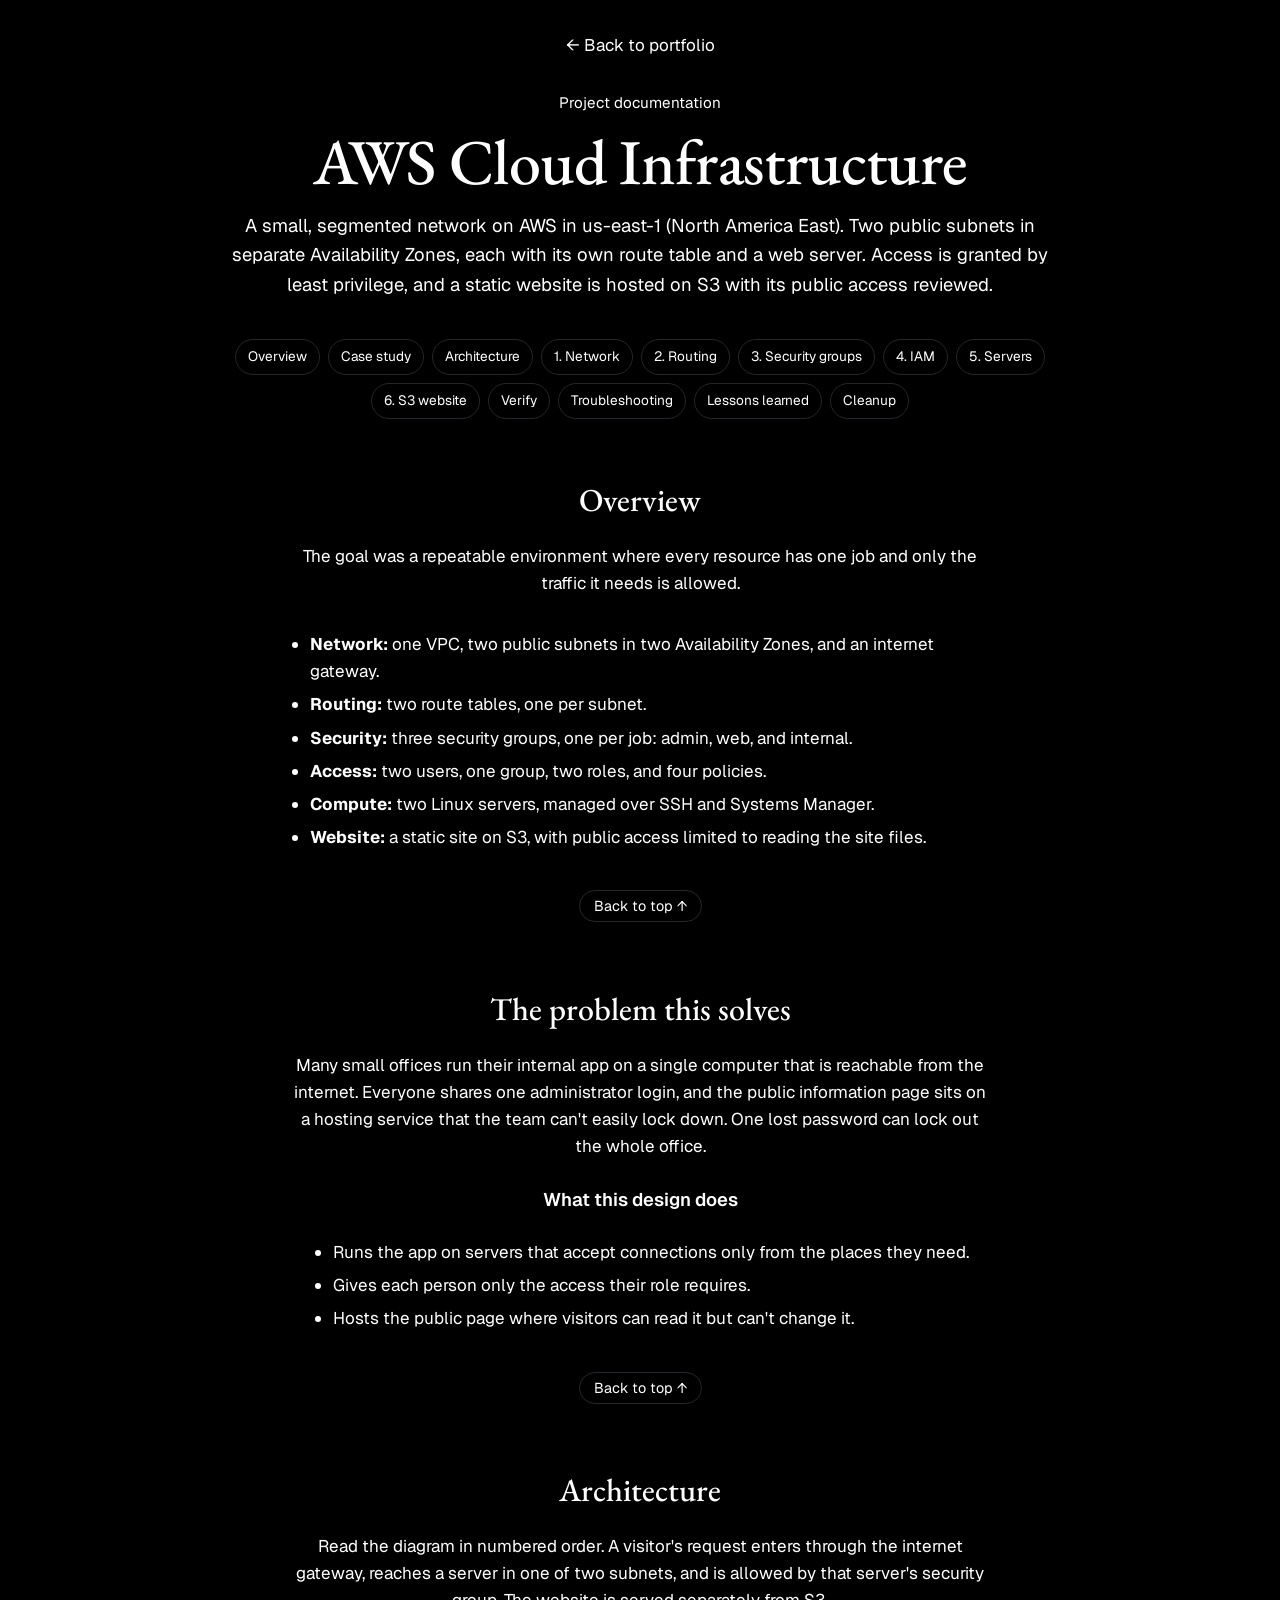
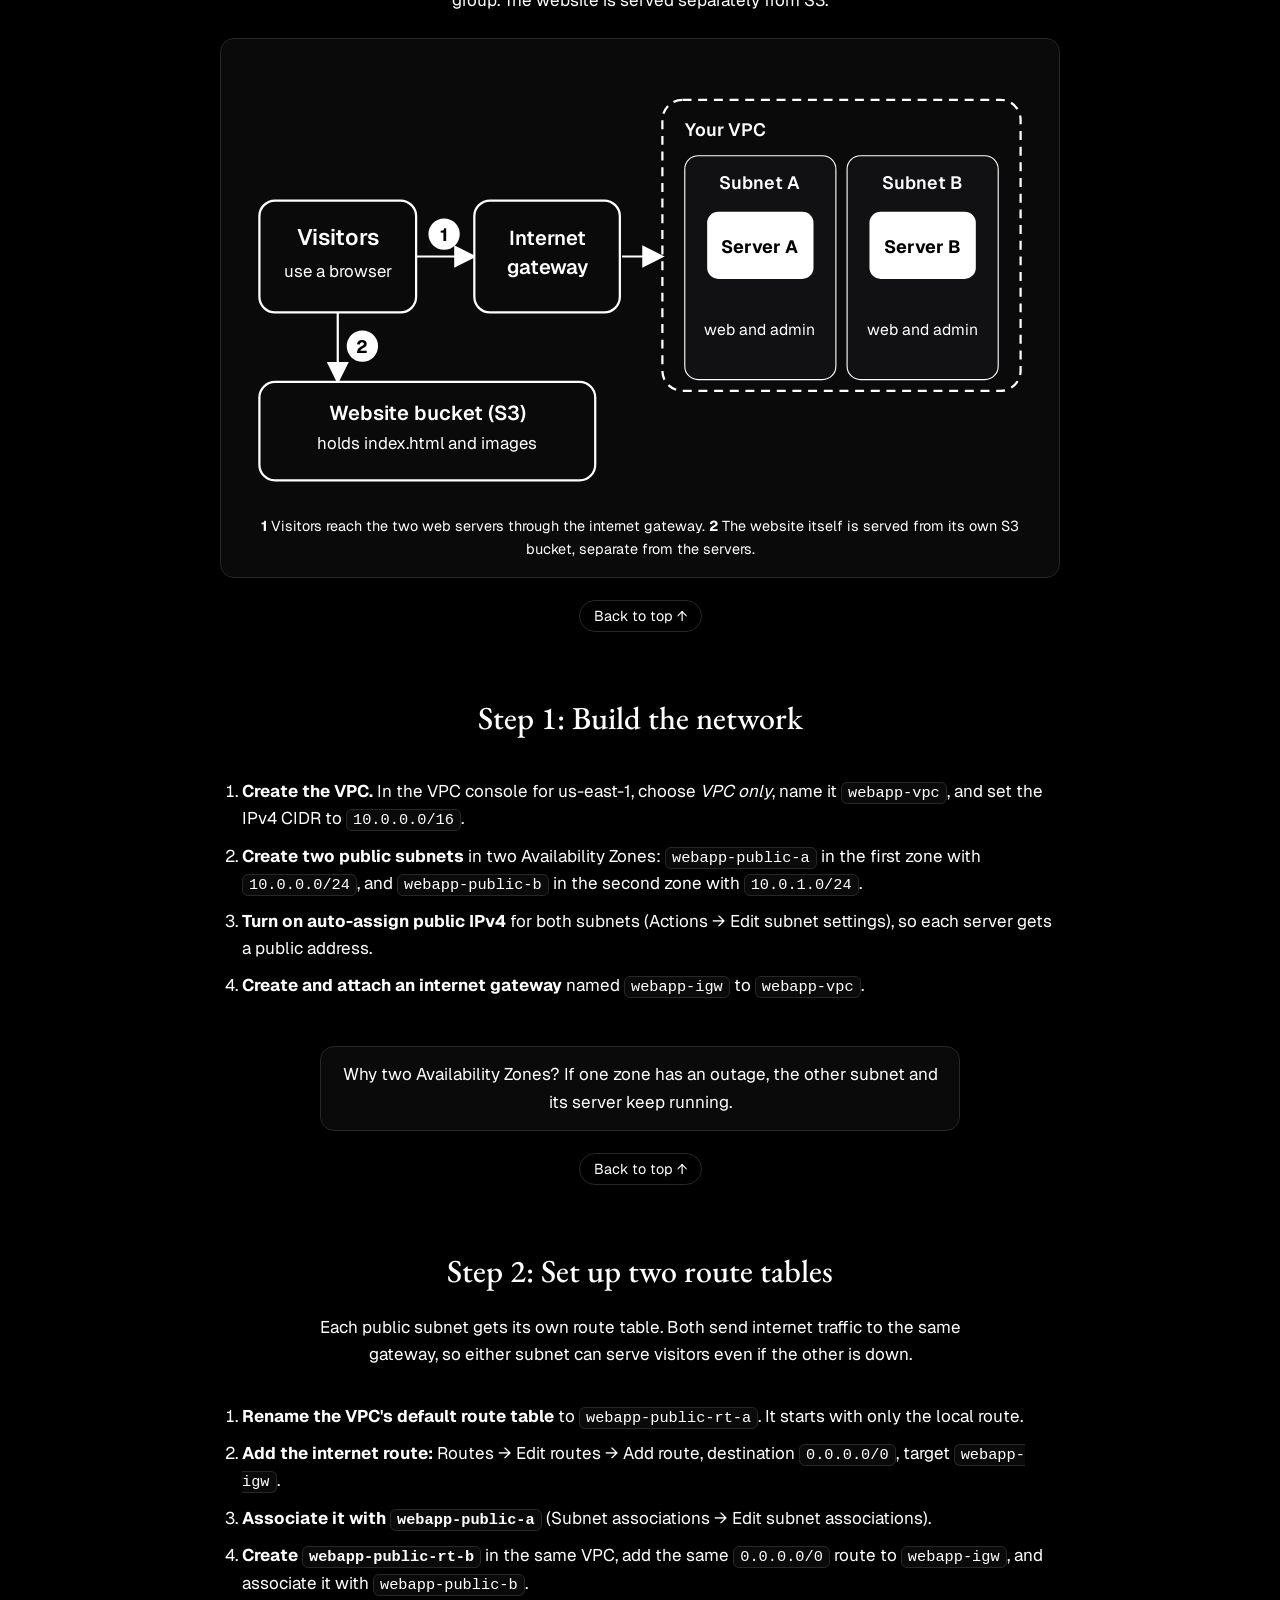
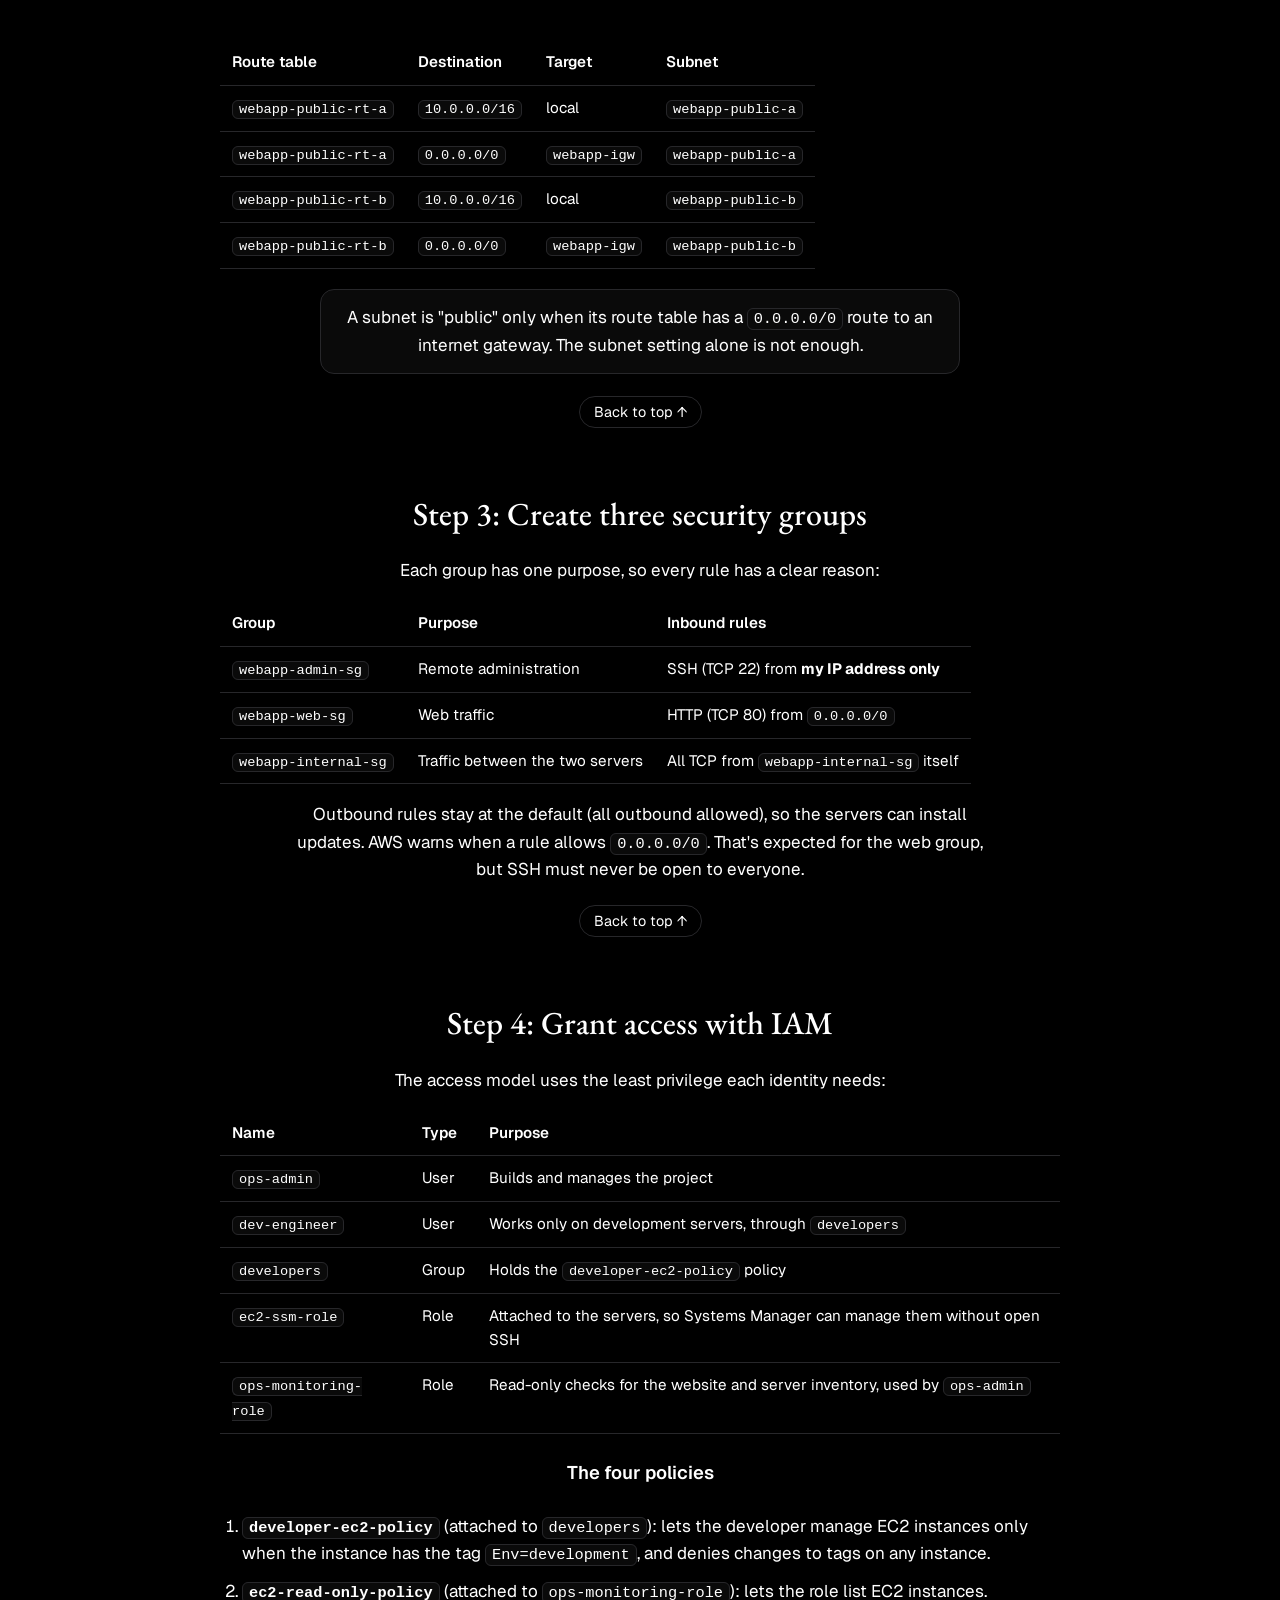
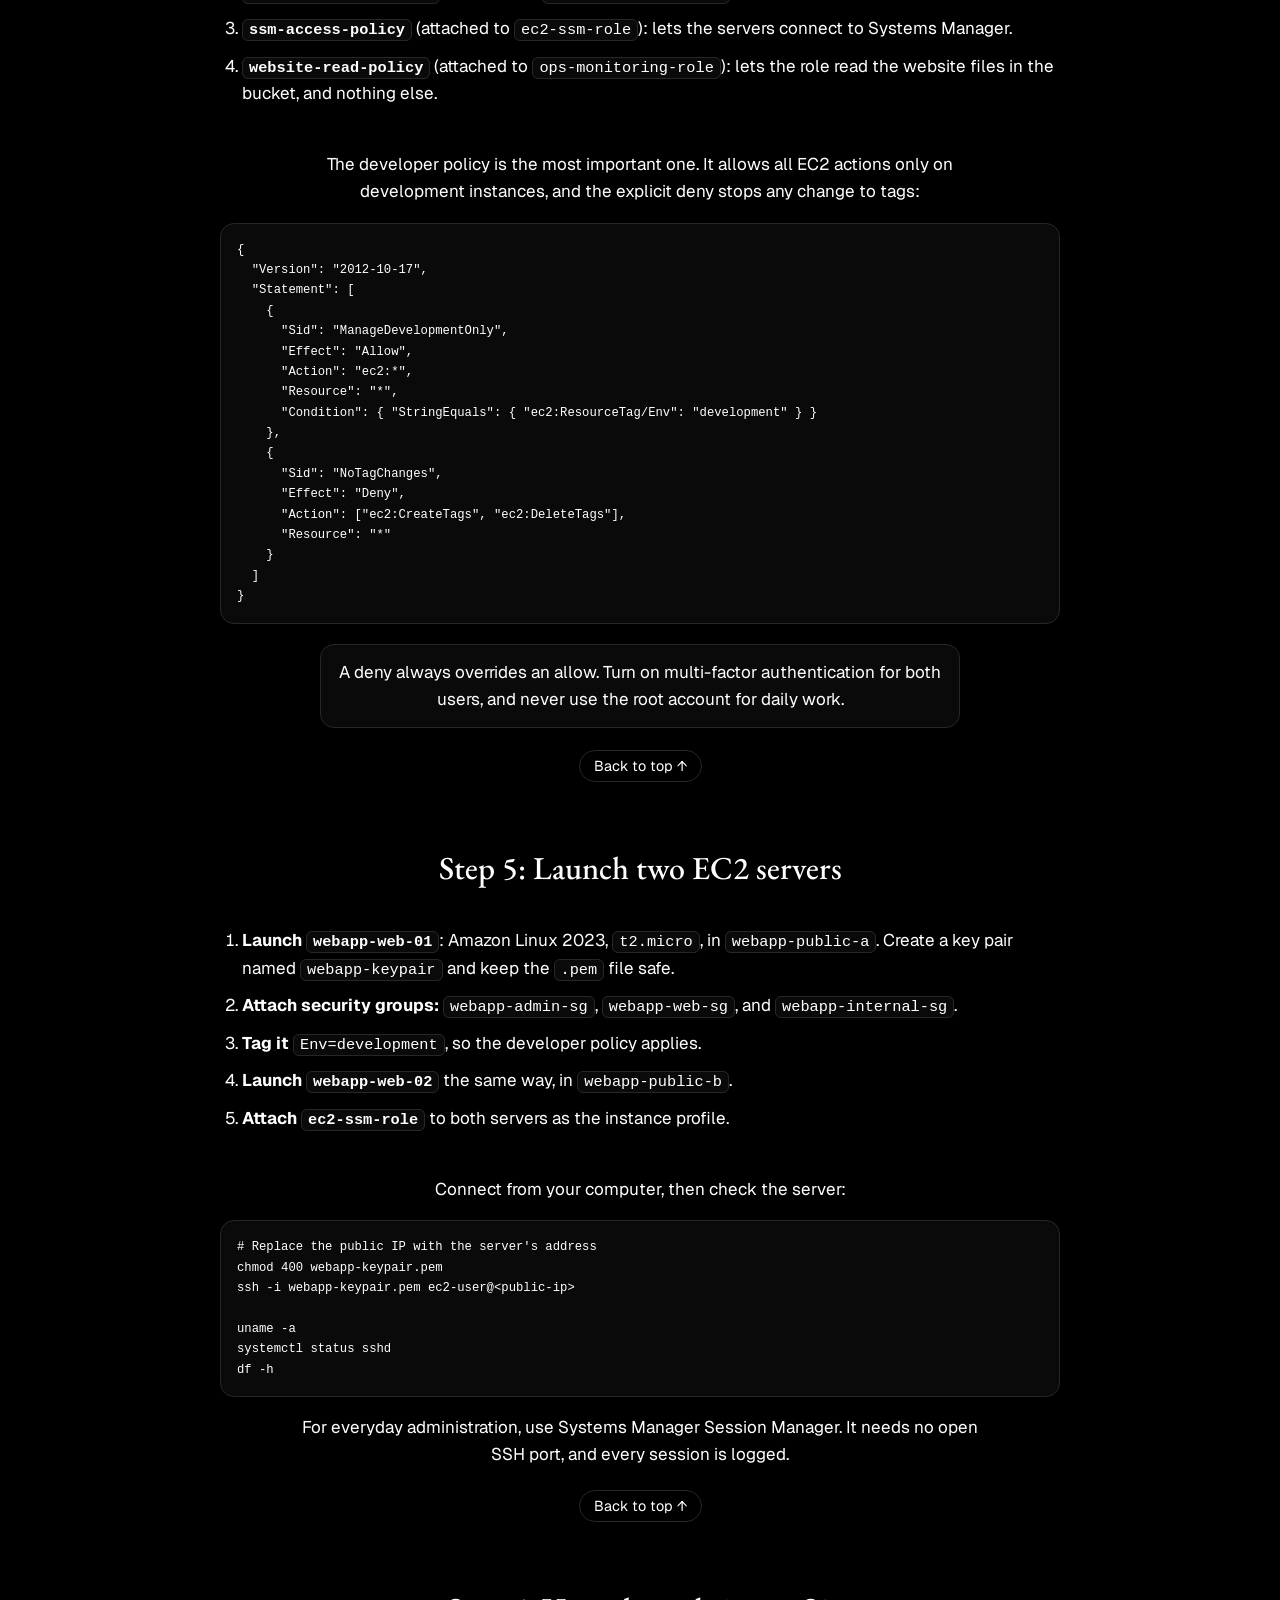
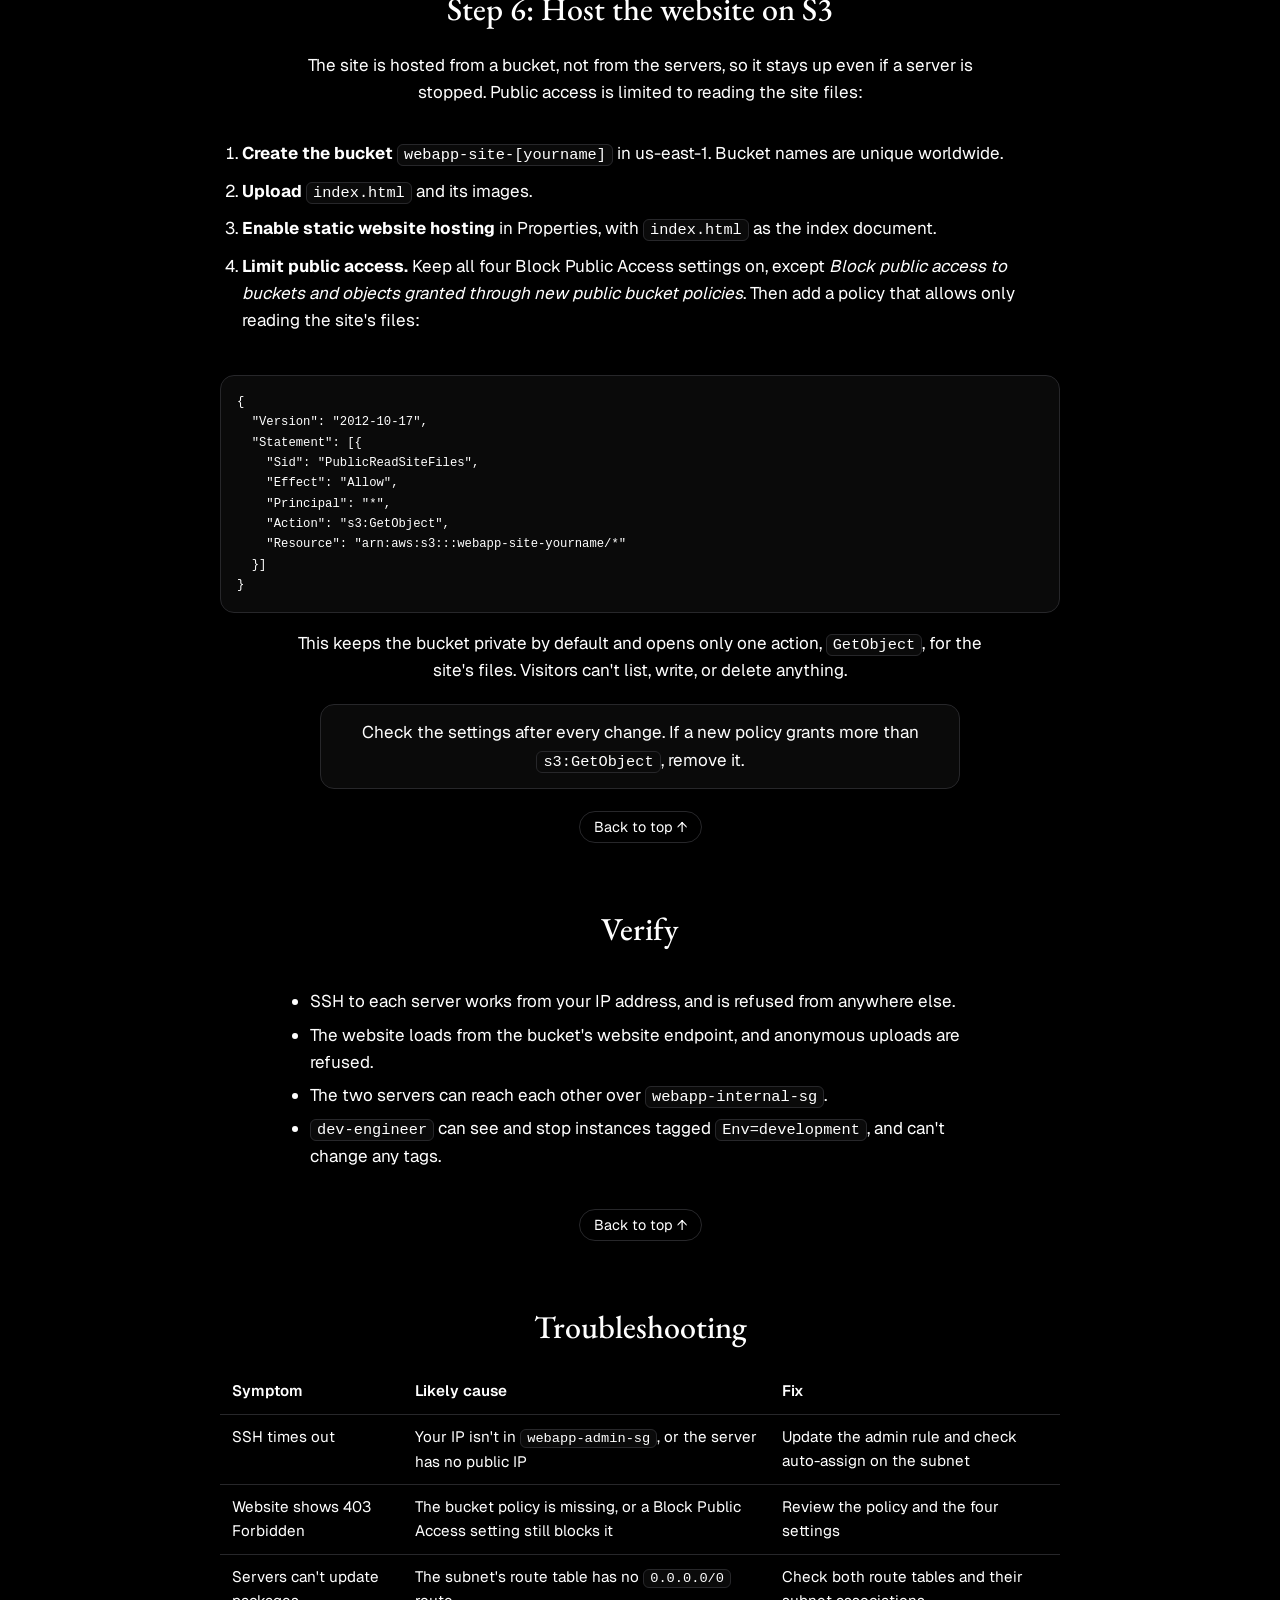
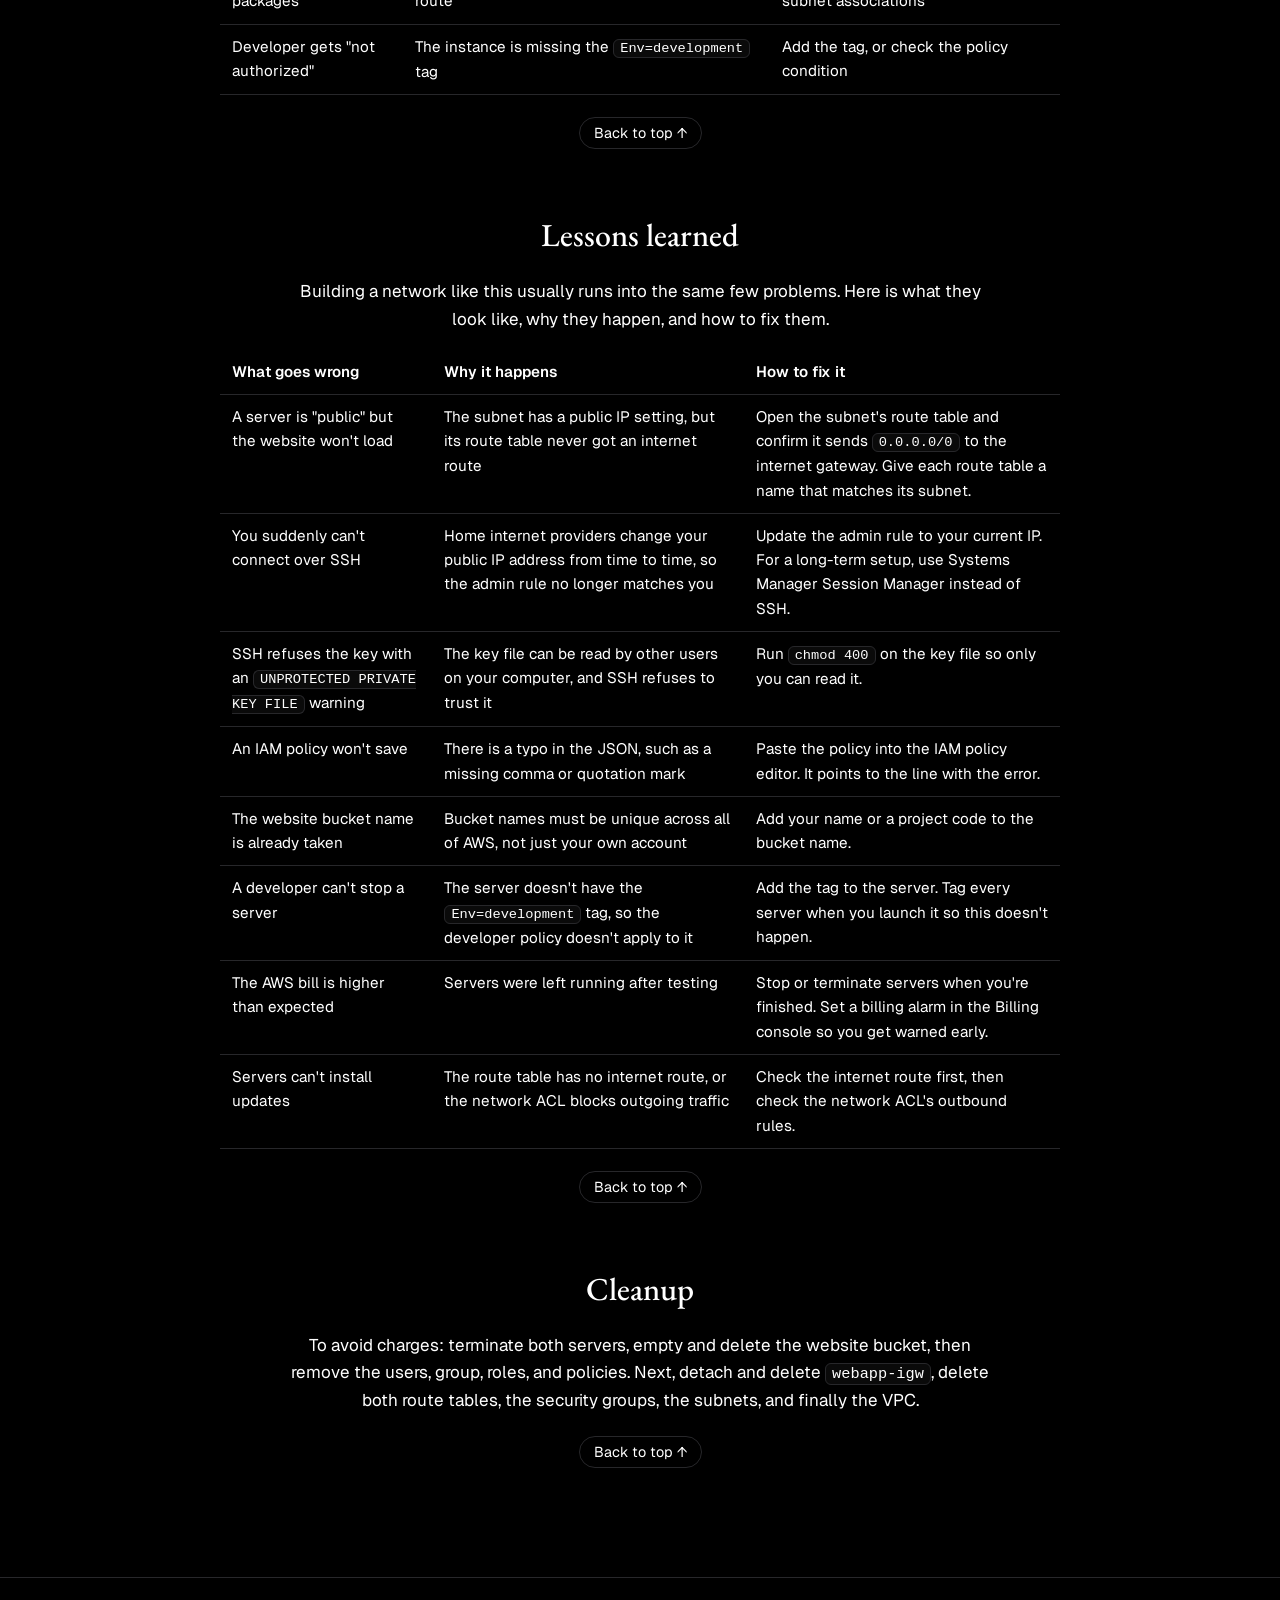
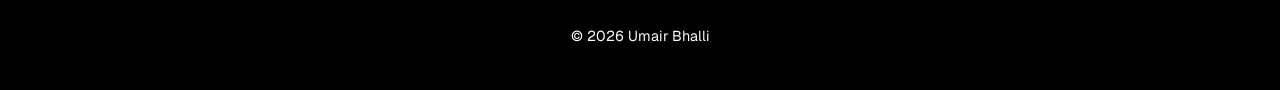
==== aws-infrastructure.html @ e8116e83 "Portfolio site" ====
<!doctype html>
<html lang="en">
<head>
  <meta charset="utf-8">
  <meta name="viewport" content="width=device-width, initial-scale=1">
  <meta name="description" content="Documentation for the AWS Cloud Infrastructure project: a segmented VPC, IAM least-privilege access, two EC2 servers, and a static website on S3.">
  <title>AWS Cloud Infrastructure · Documentation</title>
  <link rel="stylesheet" href="style.css">
</head>
<body id="top">
  <main class="doc">
    <p class="back"><a href="index.html#projects">← Back to portfolio</a></p>

    <header class="doc-head">
      <p class="eyebrow">Project documentation</p>
      <h1>AWS Cloud Infrastructure</h1>
      <p class="lede">A small, segmented network on AWS in us-east-1 (North America East). Two public subnets in separate Availability Zones, each with its own route table and a web server. Access is granted by least privilege, and a static website is hosted on S3 with its public access reviewed.</p>
    </header>

    <nav class="toc" aria-label="On this page">
      <a href="#overview">Overview</a>
      <a href="#case-study">Case study</a>
      <a href="#architecture">Architecture</a>
      <a href="#network">1. Network</a>
      <a href="#routing">2. Routing</a>
      <a href="#security">3. Security groups</a>
      <a href="#iam">4. IAM</a>
      <a href="#servers">5. Servers</a>
      <a href="#website">6. S3 website</a>
      <a href="#verify">Verify</a>
      <a href="#troubleshoot">Troubleshooting</a>
      <a href="#lessons">Lessons learned</a>
      <a href="#cleanup">Cleanup</a>
    </nav>

    <section id="overview">
      <h2>Overview</h2>
      <p>The goal was a repeatable environment where every resource has one job and only the traffic it needs is allowed.</p>
      <ul>
        <li><strong>Network:</strong> one VPC, two public subnets in two Availability Zones, and an internet gateway.</li>
        <li><strong>Routing:</strong> two route tables, one per subnet.</li>
        <li><strong>Security:</strong> three security groups, one per job: admin, web, and internal.</li>
        <li><strong>Access:</strong> two users, one group, two roles, and four policies.</li>
        <li><strong>Compute:</strong> two Linux servers, managed over SSH and Systems Manager.</li>
        <li><strong>Website:</strong> a static site on S3, with public access limited to reading the site files.</li>
      </ul>
      <p class="to-top"><a href="#top">Back to top ↑</a></p>
    </section>

    <section id="case-study">
      <h2>The problem this solves</h2>
      <p>Many small offices run their internal app on a single computer that is reachable from the internet. Everyone shares one administrator login, and the public information page sits on a hosting service that the team can't easily lock down. One lost password can lock out the whole office.</p>
      <h3>What this design does</h3>
      <ul>
        <li>Runs the app on servers that accept connections only from the places they need.</li>
        <li>Gives each person only the access their role requires.</li>
        <li>Hosts the public page where visitors can read it but can't change it.</li>
      </ul>
      <p class="to-top"><a href="#top">Back to top ↑</a></p>
    </section>

    <section id="architecture">
      <h2>Architecture</h2>
      <p>Read the diagram in numbered order. A visitor's request enters through the internet gateway, reaches a server in one of two subnets, and is allowed by that server's security group. The website is served separately from S3.</p>
      <figure class="diagram">
        <svg viewBox="0 0 720 400" role="img" aria-labelledby="arch-title arch-desc">
          <title id="arch-title">Infrastructure overview</title>
          <desc id="arch-desc">Visitors reach two web servers through an internet gateway. Each server sits in its own public subnet inside the VPC. Visitors also reach a separate S3 bucket that hosts the website.</desc>
          <defs><marker id="arw" markerWidth="10" markerHeight="10" refX="8" refY="5" orient="auto"><path d="M0,0 L10,5 L0,10 z" fill="#fff"/></marker></defs>

          <rect x="20" y="130" width="140" height="100" rx="14" fill="#0a0a0a" stroke="#fff" stroke-width="2"/>
          <text x="90" y="170" fill="#fff" font-size="20" font-weight="600" text-anchor="middle" font-family="Geist, sans-serif">Visitors</text>
          <text x="90" y="198" fill="#fff" font-size="15" text-anchor="middle" font-family="Geist, sans-serif">use a browser</text>

          <line x1="160" y1="180" x2="210" y2="180" stroke="#fff" stroke-width="2" marker-end="url(#arw)"/>
          <rect x="212" y="130" width="130" height="100" rx="14" fill="#0a0a0a" stroke="#fff" stroke-width="2"/>
          <text x="277" y="170" fill="#fff" font-size="18" font-weight="600" text-anchor="middle" font-family="Geist, sans-serif">Internet</text>
          <text x="277" y="196" fill="#fff" font-size="18" font-weight="600" text-anchor="middle" font-family="Geist, sans-serif">gateway</text>

          <line x1="344" y1="180" x2="378" y2="180" stroke="#fff" stroke-width="2" marker-end="url(#arw)"/>
          <rect x="380" y="40" width="320" height="260" rx="18" fill="none" stroke="#fff" stroke-width="2" stroke-dasharray="8 6"/>
          <text x="400" y="72" fill="#fff" font-size="16" font-weight="600" font-family="Geist, sans-serif">Your VPC</text>

          <rect x="400" y="90" width="135" height="200" rx="12" fill="#111114" stroke="#fff"/>
          <text x="467" y="120" fill="#fff" font-size="16" font-weight="600" text-anchor="middle" font-family="Geist, sans-serif">Subnet A</text>
          <rect x="420" y="140" width="95" height="60" rx="10" fill="#fff"/>
          <text x="467" y="177" fill="#000" font-size="16" font-weight="700" text-anchor="middle" font-family="Geist, sans-serif">Server A</text>
          <text x="467" y="250" fill="#fff" font-size="14" text-anchor="middle" font-family="Geist, sans-serif">web and admin</text>

          <rect x="545" y="90" width="135" height="200" rx="12" fill="#111114" stroke="#fff"/>
          <text x="612" y="120" fill="#fff" font-size="16" font-weight="600" text-anchor="middle" font-family="Geist, sans-serif">Subnet B</text>
          <rect x="565" y="140" width="95" height="60" rx="10" fill="#fff"/>
          <text x="612" y="177" fill="#000" font-size="16" font-weight="700" text-anchor="middle" font-family="Geist, sans-serif">Server B</text>
          <text x="612" y="250" fill="#fff" font-size="14" text-anchor="middle" font-family="Geist, sans-serif">web and admin</text>

          <line x1="90" y1="230" x2="90" y2="290" stroke="#fff" stroke-width="2" marker-end="url(#arw)"/>
          <rect x="20" y="292" width="300" height="88" rx="14" fill="#0a0a0a" stroke="#fff" stroke-width="2"/>
          <text x="170" y="326" fill="#fff" font-size="18" font-weight="600" text-anchor="middle" font-family="Geist, sans-serif">Website bucket (S3)</text>
          <text x="170" y="352" fill="#fff" font-size="15" text-anchor="middle" font-family="Geist, sans-serif">holds index.html and images</text>

          <circle cx="185" cy="160" r="14" fill="#fff"/>
          <text x="185" y="166" fill="#000" font-size="16" font-weight="700" text-anchor="middle" font-family="Geist, sans-serif">1</text>
          <circle cx="112" cy="260" r="14" fill="#fff"/>
          <text x="112" y="266" fill="#000" font-size="16" font-weight="700" text-anchor="middle" font-family="Geist, sans-serif">2</text>
        </svg>
        <figcaption><strong>1</strong> Visitors reach the two web servers through the internet gateway. <strong>2</strong> The website itself is served from its own S3 bucket, separate from the servers.</figcaption>
      </figure>
      <p class="to-top"><a href="#top">Back to top ↑</a></p>
    </section>

    <section id="network">
      <h2>Step 1: Build the network</h2>
      <ol class="steps">
        <li><strong>Create the VPC.</strong> In the VPC console for us-east-1, choose <em>VPC only</em>, name it <code>webapp-vpc</code>, and set the IPv4 CIDR to <code>10.0.0.0/16</code>.</li>
        <li><strong>Create two public subnets</strong> in two Availability Zones: <code>webapp-public-a</code> in the first zone with <code>10.0.0.0/24</code>, and <code>webapp-public-b</code> in the second zone with <code>10.0.1.0/24</code>.</li>
        <li><strong>Turn on auto-assign public IPv4</strong> for both subnets (Actions → Edit subnet settings), so each server gets a public address.</li>
        <li><strong>Create and attach an internet gateway</strong> named <code>webapp-igw</code> to <code>webapp-vpc</code>.</li>
      </ol>
      <p class="callout">Why two Availability Zones? If one zone has an outage, the other subnet and its server keep running.</p>
      <p class="to-top"><a href="#top">Back to top ↑</a></p>
    </section>

    <section id="routing">
      <h2>Step 2: Set up two route tables</h2>
      <p>Each public subnet gets its own route table. Both send internet traffic to the same gateway, so either subnet can serve visitors even if the other is down.</p>
      <ol class="steps">
        <li><strong>Rename the VPC's default route table</strong> to <code>webapp-public-rt-a</code>. It starts with only the local route.</li>
        <li><strong>Add the internet route:</strong> Routes → Edit routes → Add route, destination <code>0.0.0.0/0</code>, target <code>webapp-igw</code>.</li>
        <li><strong>Associate it with <code>webapp-public-a</code></strong> (Subnet associations → Edit subnet associations).</li>
        <li><strong>Create <code>webapp-public-rt-b</code></strong> in the same VPC, add the same <code>0.0.0.0/0</code> route to <code>webapp-igw</code>, and associate it with <code>webapp-public-b</code>.</li>
      </ol>
      <table>
        <thead><tr><th>Route table</th><th>Destination</th><th>Target</th><th>Subnet</th></tr></thead>
        <tbody>
          <tr><td><code>webapp-public-rt-a</code></td><td><code>10.0.0.0/16</code></td><td>local</td><td><code>webapp-public-a</code></td></tr>
          <tr><td><code>webapp-public-rt-a</code></td><td><code>0.0.0.0/0</code></td><td><code>webapp-igw</code></td><td><code>webapp-public-a</code></td></tr>
          <tr><td><code>webapp-public-rt-b</code></td><td><code>10.0.0.0/16</code></td><td>local</td><td><code>webapp-public-b</code></td></tr>
          <tr><td><code>webapp-public-rt-b</code></td><td><code>0.0.0.0/0</code></td><td><code>webapp-igw</code></td><td><code>webapp-public-b</code></td></tr>
        </tbody>
      </table>
      <p class="callout">A subnet is "public" only when its route table has a <code>0.0.0.0/0</code> route to an internet gateway. The subnet setting alone is not enough.</p>
      <p class="to-top"><a href="#top">Back to top ↑</a></p>
    </section>

    <section id="security">
      <h2>Step 3: Create three security groups</h2>
      <p>Each group has one purpose, so every rule has a clear reason:</p>
      <table>
        <thead><tr><th>Group</th><th>Purpose</th><th>Inbound rules</th></tr></thead>
        <tbody>
          <tr><td><code>webapp-admin-sg</code></td><td>Remote administration</td><td>SSH (TCP 22) from <strong>my IP address only</strong></td></tr>
          <tr><td><code>webapp-web-sg</code></td><td>Web traffic</td><td>HTTP (TCP 80) from <code>0.0.0.0/0</code></td></tr>
          <tr><td><code>webapp-internal-sg</code></td><td>Traffic between the two servers</td><td>All TCP from <code>webapp-internal-sg</code> itself</td></tr>
        </tbody>
      </table>
      <p>Outbound rules stay at the default (all outbound allowed), so the servers can install updates. AWS warns when a rule allows <code>0.0.0.0/0</code>. That's expected for the web group, but SSH must never be open to everyone.</p>
      <p class="to-top"><a href="#top">Back to top ↑</a></p>
    </section>

    <section id="iam">
      <h2>Step 4: Grant access with IAM</h2>
      <p>The access model uses the least privilege each identity needs:</p>
      <table>
        <thead><tr><th>Name</th><th>Type</th><th>Purpose</th></tr></thead>
        <tbody>
          <tr><td><code>ops-admin</code></td><td>User</td><td>Builds and manages the project</td></tr>
          <tr><td><code>dev-engineer</code></td><td>User</td><td>Works only on development servers, through <code>developers</code></td></tr>
          <tr><td><code>developers</code></td><td>Group</td><td>Holds the <code>developer-ec2-policy</code> policy</td></tr>
          <tr><td><code>ec2-ssm-role</code></td><td>Role</td><td>Attached to the servers, so Systems Manager can manage them without open SSH</td></tr>
          <tr><td><code>ops-monitoring-role</code></td><td>Role</td><td>Read-only checks for the website and server inventory, used by <code>ops-admin</code></td></tr>
        </tbody>
      </table>
      <h3>The four policies</h3>
      <ol class="steps">
        <li><strong><code>developer-ec2-policy</code></strong> (attached to <code>developers</code>): lets the developer manage EC2 instances only when the instance has the tag <code>Env=development</code>, and denies changes to tags on any instance.</li>
        <li><strong><code>ec2-read-only-policy</code></strong> (attached to <code>ops-monitoring-role</code>): lets the role list EC2 instances.</li>
        <li><strong><code>ssm-access-policy</code></strong> (attached to <code>ec2-ssm-role</code>): lets the servers connect to Systems Manager.</li>
        <li><strong><code>website-read-policy</code></strong> (attached to <code>ops-monitoring-role</code>): lets the role read the website files in the bucket, and nothing else.</li>
      </ol>
      <p>The developer policy is the most important one. It allows all EC2 actions only on development instances, and the explicit deny stops any change to tags:</p>
<pre><code>{
  "Version": "2012-10-17",
  "Statement": [
    {
      "Sid": "ManageDevelopmentOnly",
      "Effect": "Allow",
      "Action": "ec2:*",
      "Resource": "*",
      "Condition": { "StringEquals": { "ec2:ResourceTag/Env": "development" } }
    },
    {
      "Sid": "NoTagChanges",
      "Effect": "Deny",
      "Action": ["ec2:CreateTags", "ec2:DeleteTags"],
      "Resource": "*"
    }
  ]
}</code></pre>
      <p class="callout">A deny always overrides an allow. Turn on multi-factor authentication for both users, and never use the root account for daily work.</p>
      <p class="to-top"><a href="#top">Back to top ↑</a></p>
    </section>

    <section id="servers">
      <h2>Step 5: Launch two EC2 servers</h2>
      <ol class="steps">
        <li><strong>Launch <code>webapp-web-01</code></strong>: Amazon Linux 2023, <code>t2.micro</code>, in <code>webapp-public-a</code>. Create a key pair named <code>webapp-keypair</code> and keep the <code>.pem</code> file safe.</li>
        <li><strong>Attach security groups:</strong> <code>webapp-admin-sg</code>, <code>webapp-web-sg</code>, and <code>webapp-internal-sg</code>.</li>
        <li><strong>Tag it</strong> <code>Env=development</code>, so the developer policy applies.</li>
        <li><strong>Launch <code>webapp-web-02</code></strong> the same way, in <code>webapp-public-b</code>.</li>
        <li><strong>Attach <code>ec2-ssm-role</code></strong> to both servers as the instance profile.</li>
      </ol>
      <p>Connect from your computer, then check the server:</p>
<pre><code># Replace the public IP with the server's address
chmod 400 webapp-keypair.pem
ssh -i webapp-keypair.pem ec2-user@&lt;public-ip&gt;

uname -a
systemctl status sshd
df -h</code></pre>
      <p>For everyday administration, use Systems Manager Session Manager. It needs no open SSH port, and every session is logged.</p>
      <p class="to-top"><a href="#top">Back to top ↑</a></p>
    </section>

    <section id="website">
      <h2>Step 6: Host the website on S3</h2>
      <p>The site is hosted from a bucket, not from the servers, so it stays up even if a server is stopped. Public access is limited to reading the site files:</p>
      <ol class="steps">
        <li><strong>Create the bucket</strong> <code>webapp-site-[yourname]</code> in us-east-1. Bucket names are unique worldwide.</li>
        <li><strong>Upload</strong> <code>index.html</code> and its images.</li>
        <li><strong>Enable static website hosting</strong> in Properties, with <code>index.html</code> as the index document.</li>
        <li><strong>Limit public access.</strong> Keep all four Block Public Access settings on, except <em>Block public access to buckets and objects granted through new public bucket policies</em>. Then add a policy that allows only reading the site's files:</li>
      </ol>
<pre><code>{
  "Version": "2012-10-17",
  "Statement": [{
    "Sid": "PublicReadSiteFiles",
    "Effect": "Allow",
    "Principal": "*",
    "Action": "s3:GetObject",
    "Resource": "arn:aws:s3:::webapp-site-yourname/*"
  }]
}</code></pre>
      <p>This keeps the bucket private by default and opens only one action, <code>GetObject</code>, for the site's files. Visitors can't list, write, or delete anything.</p>
      <p class="callout">Check the settings after every change. If a new policy grants more than <code>s3:GetObject</code>, remove it.</p>
      <p class="to-top"><a href="#top">Back to top ↑</a></p>
    </section>

    <section id="verify">
      <h2>Verify</h2>
      <ul>
        <li>SSH to each server works from your IP address, and is refused from anywhere else.</li>
        <li>The website loads from the bucket's website endpoint, and anonymous uploads are refused.</li>
        <li>The two servers can reach each other over <code>webapp-internal-sg</code>.</li>
        <li><code>dev-engineer</code> can see and stop instances tagged <code>Env=development</code>, and can't change any tags.</li>
      </ul>
      <p class="to-top"><a href="#top">Back to top ↑</a></p>
    </section>

    <section id="troubleshoot">
      <h2>Troubleshooting</h2>
      <table>
        <thead><tr><th>Symptom</th><th>Likely cause</th><th>Fix</th></tr></thead>
        <tbody>
          <tr><td>SSH times out</td><td>Your IP isn't in <code>webapp-admin-sg</code>, or the server has no public IP</td><td>Update the admin rule and check auto-assign on the subnet</td></tr>
          <tr><td>Website shows 403 Forbidden</td><td>The bucket policy is missing, or a Block Public Access setting still blocks it</td><td>Review the policy and the four settings</td></tr>
          <tr><td>Servers can't update packages</td><td>The subnet's route table has no <code>0.0.0.0/0</code> route</td><td>Check both route tables and their subnet associations</td></tr>
          <tr><td>Developer gets "not authorized"</td><td>The instance is missing the <code>Env=development</code> tag</td><td>Add the tag, or check the policy condition</td></tr>
        </tbody>
      </table>
      <p class="to-top"><a href="#top">Back to top ↑</a></p>
    </section>

    <section id="lessons">
      <h2>Lessons learned</h2>
      <p>Building a network like this usually runs into the same few problems. Here is what they look like, why they happen, and how to fix them.</p>
      <table>
        <thead><tr><th>What goes wrong</th><th>Why it happens</th><th>How to fix it</th></tr></thead>
        <tbody>
          <tr><td>A server is "public" but the website won't load</td><td>The subnet has a public IP setting, but its route table never got an internet route</td><td>Open the subnet's route table and confirm it sends <code>0.0.0.0/0</code> to the internet gateway. Give each route table a name that matches its subnet.</td></tr>
          <tr><td>You suddenly can't connect over SSH</td><td>Home internet providers change your public IP address from time to time, so the admin rule no longer matches you</td><td>Update the admin rule to your current IP. For a long-term setup, use Systems Manager Session Manager instead of SSH.</td></tr>
          <tr><td>SSH refuses the key with an <code>UNPROTECTED PRIVATE KEY FILE</code> warning</td><td>The key file can be read by other users on your computer, and SSH refuses to trust it</td><td>Run <code>chmod 400</code> on the key file so only you can read it.</td></tr>
          <tr><td>An IAM policy won't save</td><td>There is a typo in the JSON, such as a missing comma or quotation mark</td><td>Paste the policy into the IAM policy editor. It points to the line with the error.</td></tr>
          <tr><td>The website bucket name is already taken</td><td>Bucket names must be unique across all of AWS, not just your own account</td><td>Add your name or a project code to the bucket name.</td></tr>
          <tr><td>A developer can't stop a server</td><td>The server doesn't have the <code>Env=development</code> tag, so the developer policy doesn't apply to it</td><td>Add the tag to the server. Tag every server when you launch it so this doesn't happen.</td></tr>
          <tr><td>The AWS bill is higher than expected</td><td>Servers were left running after testing</td><td>Stop or terminate servers when you're finished. Set a billing alarm in the Billing console so you get warned early.</td></tr>
          <tr><td>Servers can't install updates</td><td>The route table has no internet route, or the network ACL blocks outgoing traffic</td><td>Check the internet route first, then check the network ACL's outbound rules.</td></tr>
        </tbody>
      </table>
      <p class="to-top"><a href="#top">Back to top ↑</a></p>
    </section>

    <section id="cleanup">
      <h2>Cleanup</h2>
      <p>To avoid charges: terminate both servers, empty and delete the website bucket, then remove the users, group, roles, and policies. Next, detach and delete <code>webapp-igw</code>, delete both route tables, the security groups, the subnets, and finally the VPC.</p>
      <p class="to-top"><a href="#top">Back to top ↑</a></p>
    </section>
  </main>

  <footer>
    <p>&copy; <span id="year"></span> Umair Bhalli</p>
  </footer>

  <script>
    document.getElementById('year').textContent = new Date().getFullYear();
  </script>
</body>
</html>
---- style.css ----
@import url("https://fonts.googleapis.com/css2?family=EB+Garamond:wght@400;500&family=Geist:wght@400;500;600&display=swap");

:root {
  --bg: #000000;
  --fg: #ffffff;
  --muted: #ffffff;
  --line: #27272a;
  --surface: #0a0a0a;
  --btn: #ffffff;
  --btn-fg: #000000;
  --radius: 14px;
  --sans: "Geist", ui-sans-serif, system-ui, -apple-system, "Segoe UI", sans-serif;
  --serif: "EB Garamond", Garamond, Georgia, serif;
}

* { box-sizing: border-box; }

html { scroll-behavior: smooth; scroll-padding-top: 72px; }

body {
  margin: 0;
  background: var(--bg);
  color: var(--fg);
  font-family: var(--sans);
  font-size: 17px;
  line-height: 1.6;
  -webkit-font-smoothing: antialiased;
}

a { color: var(--fg); text-decoration: none; }

/* Top navigation */
.topnav {
  position: sticky;
  top: 0;
  z-index: 10;
  display: flex;
  justify-content: center;
  gap: 8px;
  padding: 14px 16px;
  background: rgba(0, 0, 0, 0.85);
  backdrop-filter: blur(8px);
  border-bottom: 1px solid var(--line);
  flex-wrap: wrap;
}

.topnav a {
  font-size: 0.9rem;
  padding: 6px 12px;
  border-radius: 999px;
  color: var(--muted);
}

.topnav a:hover { color: var(--fg); background: var(--surface); }

/* Hero */
.hero {
  padding: 96px 16px 72px;
  text-align: center;
}

.eyebrow {
  color: var(--muted);
  margin: 0 0 12px;
  font-size: 0.95rem;
}

h1 {
  font-family: var(--serif);
  font-weight: 500;
  font-size: clamp(3rem, 9vw, 5.5rem);
  line-height: 1.05;
  letter-spacing: -0.01em;
  margin: 0;
}

.tagline {
  color: var(--muted);
  font-size: 1.1rem;
  margin: 20px auto 32px;
  max-width: 34rem;
}

.links { display: flex; gap: 12px; justify-content: center; flex-wrap: wrap; }

.btn {
  display: inline-block;
  padding: 11px 22px;
  border-radius: var(--radius);
  background: var(--btn);
  color: var(--btn-fg);
  font-weight: 500;
  border: 1px solid var(--btn);
}

.btn:hover { opacity: 0.9; }

.btn-ghost {
  background: transparent;
  color: var(--fg);
  border: 1px solid var(--line);
}

.btn-ghost:hover { border-color: var(--muted); }

/* Sections */
main {
  max-width: 960px;
  margin: 0 auto;
  padding: 16px 20px 48px;
}

section { margin-bottom: 80px; }

h2 {
  font-family: var(--serif);
  font-weight: 500;
  font-size: 2.25rem;
  margin: 0 0 24px;
}

section > p,
section > ul {
  color: var(--muted);
  max-width: 44rem;
}

section > ul { padding-left: 20px; }
section > ul li + li { margin-top: 6px; }

/* Cards */
.grid {
  display: grid;
  gap: 16px;
  grid-template-columns: repeat(auto-fit, minmax(280px, 1fr));
}

.card {
  background: var(--surface);
  border: 1px solid var(--line);
  border-radius: var(--radius);
  padding: 24px;
}

.card + .card { margin-top: 16px; }
.grid .card + .card { margin-top: 0; }

.card h3 {
  font-size: 1.15rem;
  font-weight: 600;
  margin: 0 0 4px;
}

.card p { color: var(--muted); }
.card ul { margin: 12px 0; padding-left: 18px; color: var(--muted); }
.card li + li { margin-top: 6px; }

.meta {
  color: var(--muted);
  font-size: 0.95rem;
  margin: 0 0 8px;
}

.card .shot {
  display: block;
  border: 1px solid var(--line);
  border-radius: 10px;
  overflow: hidden;
  margin: 16px 0;
}

.card .shot:hover { border-color: var(--muted); }

.card .shot img {
  display: block;
  width: 100%;
  height: auto;
}

.card .links-row a {
  font-weight: 500;
  border-bottom: 1px solid var(--line);
}

.card .links-row a:hover { border-bottom-color: var(--fg); }

.tags { display: flex; flex-wrap: wrap; gap: 8px; margin: 12px 0 0; }

.tags span {
  font-size: 0.9rem;
  padding: 4px 12px;
  border-radius: 999px;
  border: 1px solid var(--line);
  color: var(--muted);
}

footer {
  text-align: center;
  color: var(--muted);
  font-size: 0.9rem;
  padding: 32px 16px 48px;
  border-top: 1px solid var(--line);
}

@media (max-width: 480px) {
  .hero { padding-top: 64px; }
  section { margin-bottom: 56px; }
  h2 { font-size: 1.9rem; }
}

/* Documentation pages */
.doc-link {
  display: inline-block;
  margin-top: 16px;
  padding: 8px 14px;
  border: 1px solid var(--muted);
  border-radius: var(--radius);
  font-weight: 500;
}

.doc-link:hover { background: var(--fg); color: var(--bg); }

.doc { max-width: 880px; margin: 0 auto; padding: 32px 20px 48px; }

.back { margin: 0 0 32px; }
.back a { color: var(--muted); }

.doc-head { margin-bottom: 40px; }
.doc-head h1 { font-size: clamp(2.5rem, 7vw, 4rem); margin: 8px 0 16px; }
.lede { font-size: 1.15rem; margin: 0 0 16px; }

.note {
  font-size: 0.9rem;
  color: var(--muted);
  border-left: 2px solid var(--muted);
  padding-left: 12px;
  margin: 0;
}

.toc {
  display: flex;
  flex-wrap: wrap;
  gap: 8px;
  margin-bottom: 56px;
}

.toc a {
  font-size: 0.85rem;
  padding: 6px 12px;
  border: 1px solid var(--line);
  border-radius: 999px;
}

.toc a:hover { border-color: var(--fg); }

.doc section { margin-bottom: 64px; scroll-margin-top: 24px; }
.doc h2 { font-size: 2rem; margin-bottom: 16px; }
.doc h3 { font-size: 1.15rem; font-weight: 600; margin: 24px 0 8px; }
.doc p, .doc li { color: var(--fg); }
.doc ul, .doc ol { padding-left: 22px; }
.doc li + li { margin-top: 6px; }

.doc code {
  font-family: ui-monospace, SFMono-Regular, Menlo, monospace;
  font-size: 0.9em;
  background: var(--surface);
  border: 1px solid var(--line);
  border-radius: 6px;
  padding: 1px 6px;
}

.doc pre {
  background: var(--surface);
  border: 1px solid var(--line);
  border-radius: var(--radius);
  padding: 16px;
  overflow-x: auto;
  font-size: 0.85rem;
  line-height: 1.5;
}

.doc pre code { background: none; border: 0; padding: 0; }

.doc table {
  width: 100%;
  border-collapse: collapse;
  font-size: 0.95rem;
  margin: 16px 0;
  display: block;
  overflow-x: auto;
}

.doc th, .doc td {
  text-align: left;
  padding: 10px 12px;
  border-bottom: 1px solid var(--line);
  vertical-align: top;
}

.doc th { font-weight: 600; }

.callout {
  border: 1px solid var(--line);
  background: var(--surface);
  border-radius: var(--radius);
  padding: 14px 16px;
  margin: 20px 0;
}

.steps li { margin-bottom: 10px; }

.diagram {
  margin: 24px 0;
  border: 1px solid var(--line);
  border-radius: var(--radius);
  padding: 16px;
  background: var(--surface);
}

.diagram svg { width: 100%; height: auto; display: block; }

.diagram figcaption {
  color: var(--fg);
  font-size: 0.9rem;
  margin-top: 12px;
}

/* Centered layout */
section { text-align: center; }
section > p { margin-left: auto; margin-right: auto; }
section > ul, .card ul, .card ol, .doc ol.steps, .doc ul, .doc ol {
  display: inline-block;
  text-align: left;
}
.card { text-align: center; }
.card ul { padding-left: 0; list-style-position: inside; }
.card-links {
  display: flex;
  flex-wrap: wrap;
  justify-content: center;
  gap: 10px;
  margin-top: 16px;
}
.card-links a {
  padding: 8px 14px;
  border: 1px solid var(--muted);
  border-radius: var(--radius);
  font-weight: 500;
}
.card-links a:hover { background: var(--fg); color: var(--bg); }
.card .shot { margin-left: auto; margin-right: auto; }
.tags { justify-content: center; }
.meta { text-align: center; }
.doc-head, .doc h2, .doc h3, .doc section > p, .toc, .back, .callout, .note { text-align: center; }
.doc section > p, .doc .lede { margin-left: auto; margin-right: auto; }
.doc .toc { justify-content: center; }
.doc .callout { max-width: 40rem; margin-left: auto; margin-right: auto; }
.doc .note { border-left: 0; padding-left: 0; }
.doc table, .doc th, .doc td, .doc pre, .doc pre code, .doc .steps li { text-align: left; }
.doc .steps li { text-align: left; }
.doc .diagram figcaption { text-align: center; }

.card-links a { padding: 6px 10px; font-size: 0.9rem; white-space: nowrap; }

/* Mobile spacing for the hero */
.hero .links { margin-top: 32px; }
.hero .eyebrow { margin-bottom: 4px; }

@media (max-width: 480px) {
  .hero { padding: 72px 20px 56px; }
  h1 { font-size: 3rem; }
  .hero .links { margin-top: 28px; gap: 10px; }
  .btn { padding: 10px 18px; }
  main { padding: 8px 20px 40px; }
}

.currently { color: #fff; margin: 10px 0 0; font-size: 1rem; }
.to-top { text-align: center; margin: 24px 0 0; }
.to-top a { font-size: 0.9rem; padding: 6px 14px; border: 1px solid var(--line); border-radius: 999px; }
.to-top a:hover { border-color: var(--fg); }
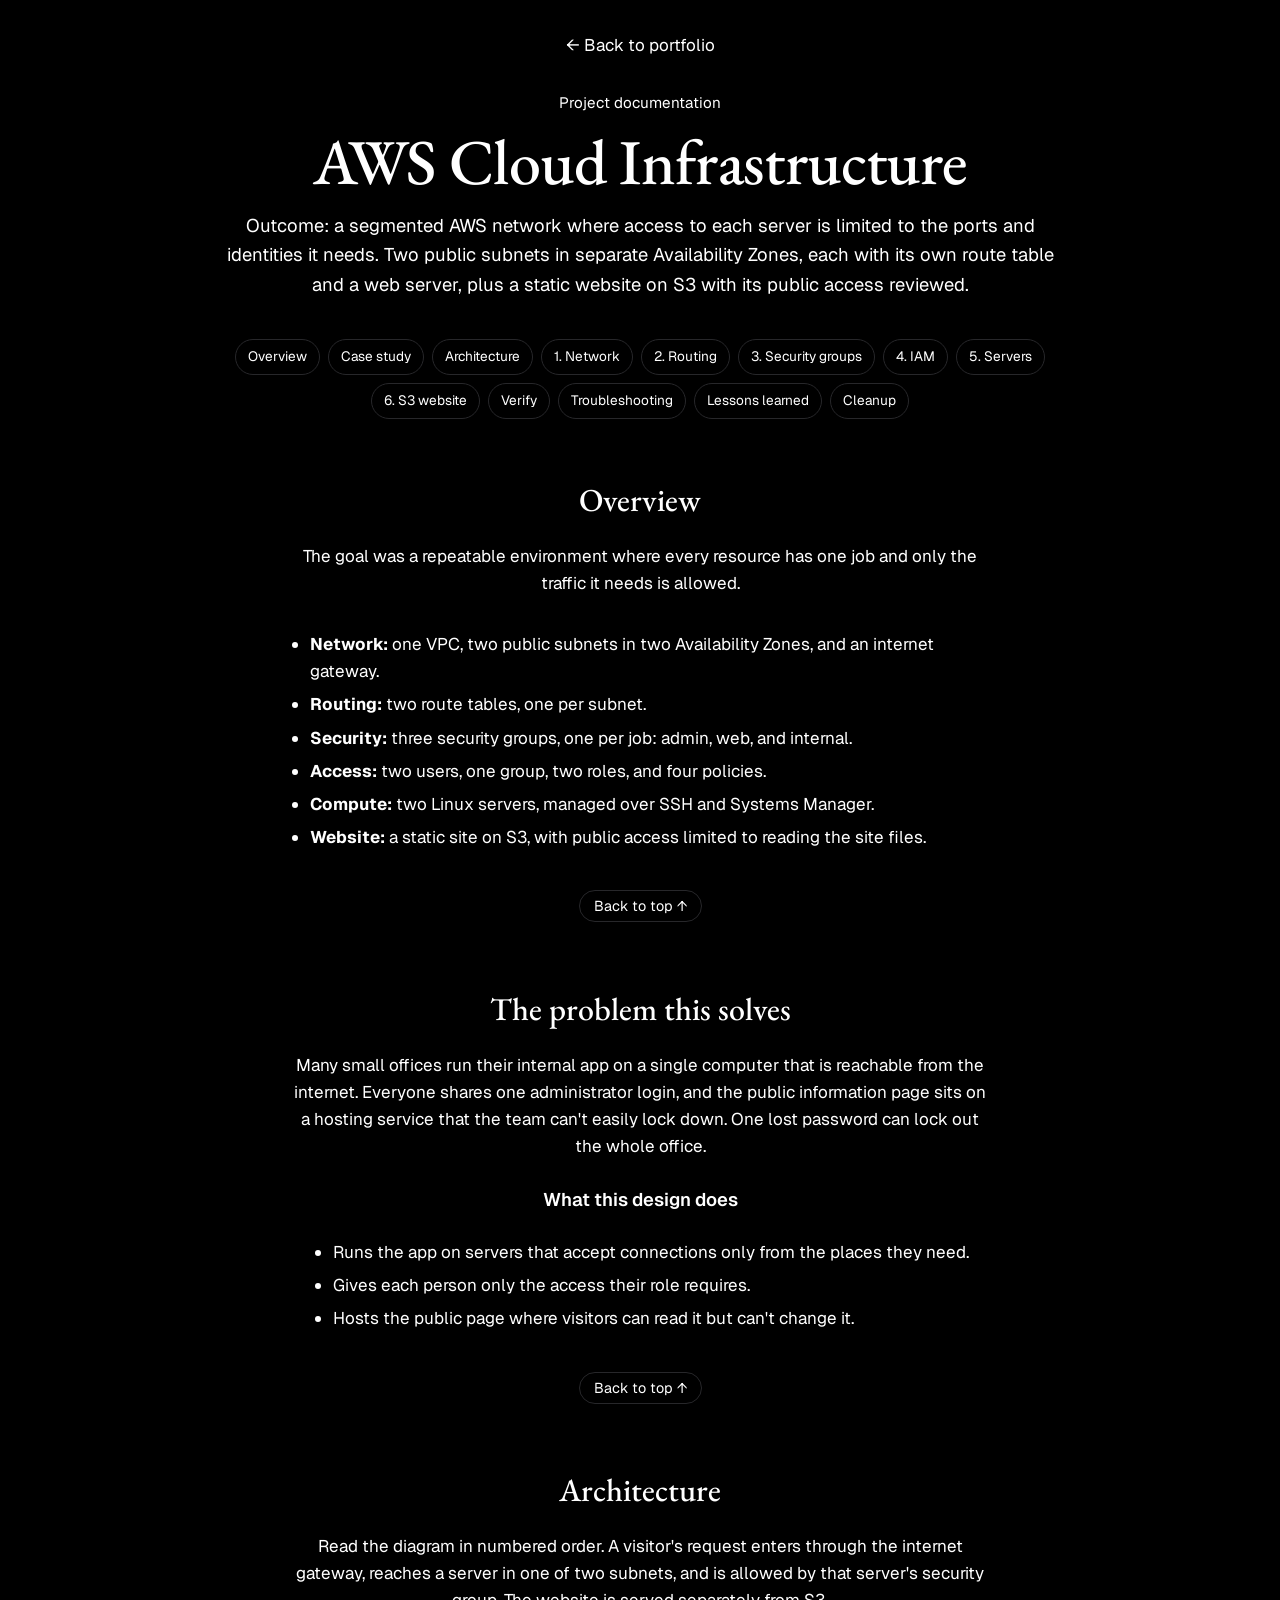
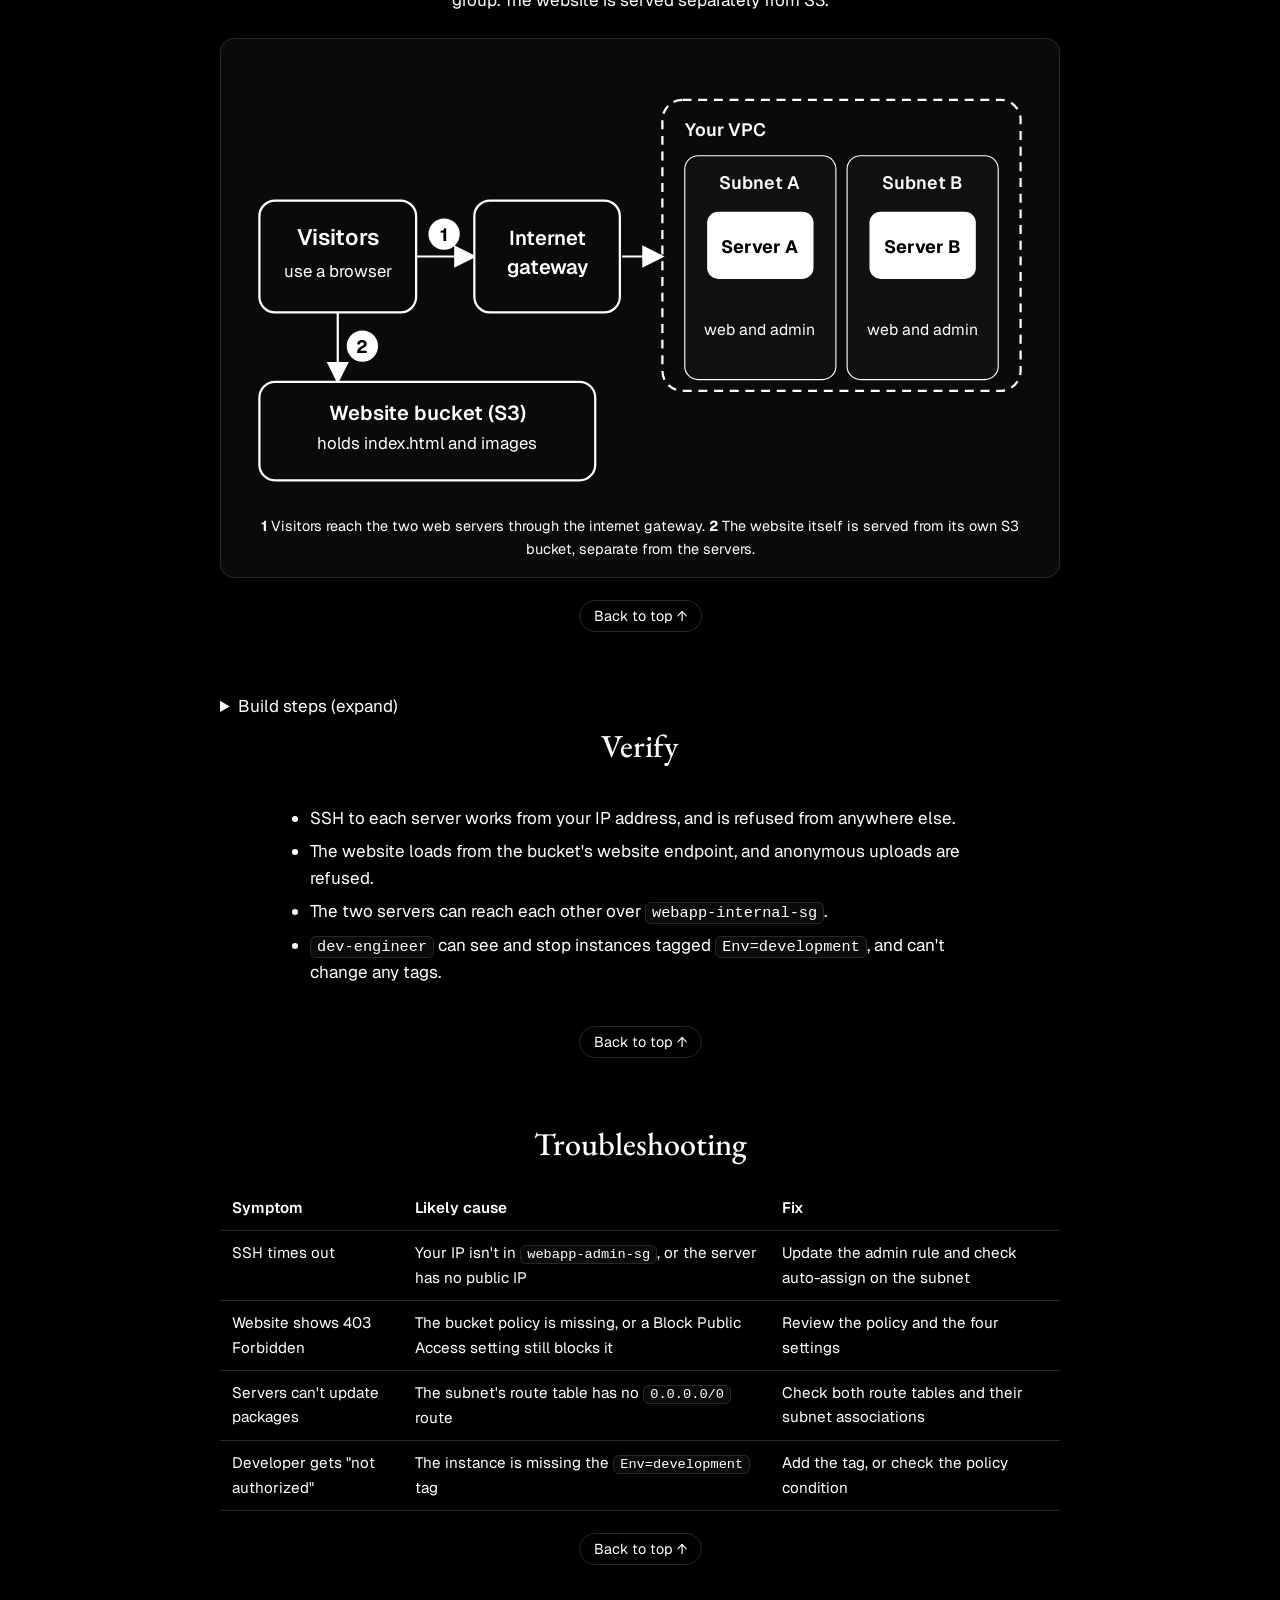
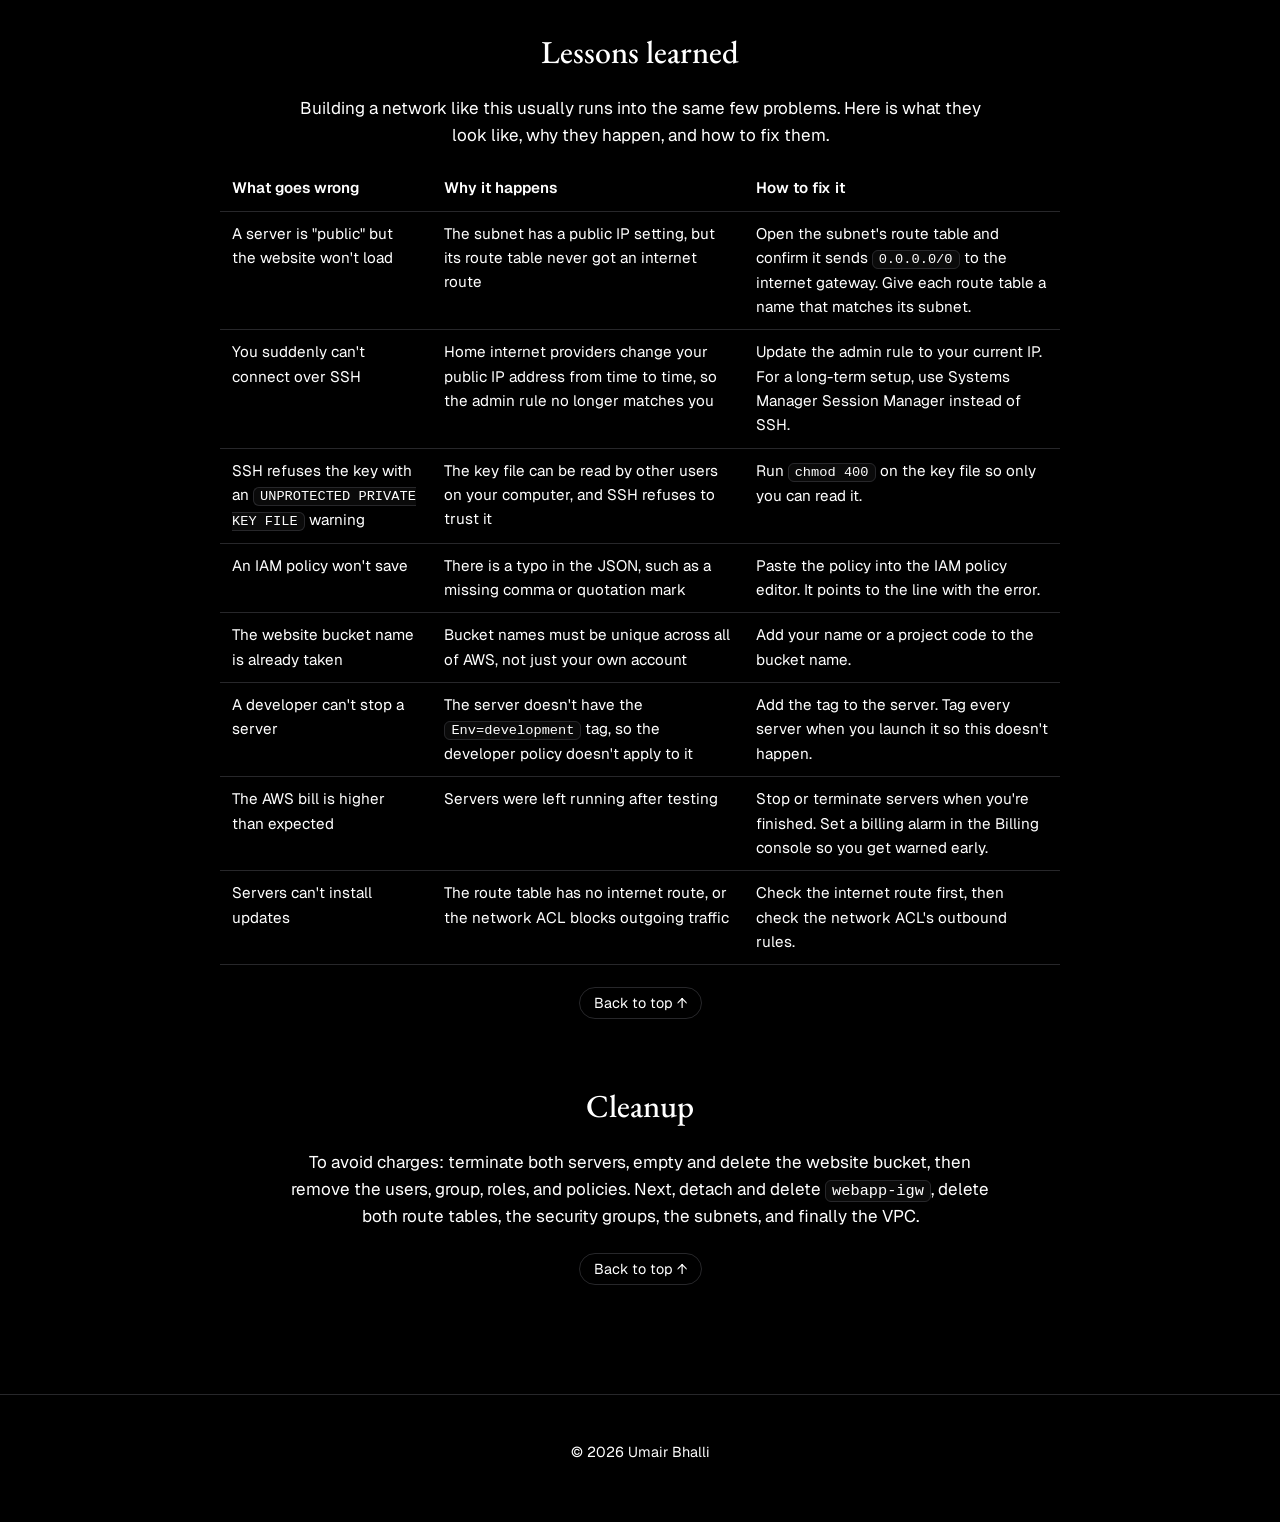
==== commit f5f6f682: "Project pages: outcome first, collapsible build steps, example names; skills match projects" ====
--- a/aws-infrastructure.html
+++ b/aws-infrastructure.html
@@ -14,7 +14,7 @@
     <header class="doc-head">
       <p class="eyebrow">Project documentation</p>
       <h1>AWS Cloud Infrastructure</h1>
-      <p class="lede">A small, segmented network on AWS in us-east-1 (North America East). Two public subnets in separate Availability Zones, each with its own route table and a web server. Access is granted by least privilege, and a static website is hosted on S3 with its public access reviewed.</p>
+      <p class="lede">Outcome: a segmented AWS network where access to each server is limited to the ports and identities it needs. Two public subnets in separate Availability Zones, each with its own route table and a web server, plus a static website on S3 with its public access reviewed.</p>
     </header>
 
     <nav class="toc" aria-label="On this page">
@@ -108,6 +108,8 @@
       <p class="to-top"><a href="#top">Back to top ↑</a></p>
     </section>
 
+    <details class="steps">
+      <summary>Build steps (expand)</summary>
     <section id="network">
       <h2>Step 1: Build the network</h2>
       <ol class="steps">
@@ -225,7 +227,7 @@
       <h2>Step 6: Host the website on S3</h2>
       <p>The site is hosted from a bucket, not from the servers, so it stays up even if a server is stopped. Public access is limited to reading the site files:</p>
       <ol class="steps">
-        <li><strong>Create the bucket</strong> <code>webapp-site-[yourname]</code> in us-east-1. Bucket names are unique worldwide.</li>
+        <li><strong>Create the bucket</strong> <code>webapp-site-example</code> in us-east-1. Bucket names are unique worldwide.</li>
         <li><strong>Upload</strong> <code>index.html</code> and its images.</li>
         <li><strong>Enable static website hosting</strong> in Properties, with <code>index.html</code> as the index document.</li>
         <li><strong>Limit public access.</strong> Keep all four Block Public Access settings on, except <em>Block public access to buckets and objects granted through new public bucket policies</em>. Then add a policy that allows only reading the site's files:</li>
@@ -237,13 +239,14 @@
     "Effect": "Allow",
     "Principal": "*",
     "Action": "s3:GetObject",
-    "Resource": "arn:aws:s3:::webapp-site-yourname/*"
+    "Resource": "arn:aws:s3:::webapp-site-example/*"
   }]
 }</code></pre>
       <p>This keeps the bucket private by default and opens only one action, <code>GetObject</code>, for the site's files. Visitors can't list, write, or delete anything.</p>
       <p class="callout">Check the settings after every change. If a new policy grants more than <code>s3:GetObject</code>, remove it.</p>
       <p class="to-top"><a href="#top">Back to top ↑</a></p>
     </section>
+    </details>
 
     <section id="verify">
       <h2>Verify</h2>
--- a/style.css
+++ b/style.css
@@ -210,8 +210,8 @@
 
 /* Documentation pages */
 .doc-link {
-  display: inline-block;
-  margin-top: 16px;
+  display: table;
+  margin: 16px auto 0;
   padding: 8px 14px;
   border: 1px solid var(--muted);
   border-radius: var(--radius);
@@ -333,7 +333,9 @@
   text-align: left;
 }
 .card { text-align: center; }
-.card ul { padding-left: 0; list-style-position: inside; }
+.card ul { list-style: none; padding-left: 0; text-align: left; display: block; }
+.card li { position: relative; padding-left: 18px; }
+.card li::before { content: "\2022"; position: absolute; left: 4px; }
 .card-links {
   display: flex;
   flex-wrap: wrap;
@@ -378,3 +380,42 @@
 .to-top { text-align: center; margin: 24px 0 0; }
 .to-top a { font-size: 0.9rem; padding: 6px 14px; border: 1px solid var(--line); border-radius: 999px; }
 .to-top a:hover { border-color: var(--fg); }
+
+.award { font-size: 0.9rem; font-weight: 600; text-align: center; margin: 0 0 12px; }
+
+/* Visual layout: roles, skills, certifications */
+.role { display: flex; justify-content: space-between; align-items: baseline; flex-wrap: wrap; gap: 2px 16px; margin-bottom: 8px; }
+.role h3 { margin: 0; }
+.role .meta { margin: 0; display: flex; flex-wrap: wrap; gap: 0 12px; }
+.role .meta span + span::before { content: "·"; margin-right: 12px; opacity: 0.6; }
+
+.skill-groups { display: grid; gap: 22px; text-align: left; max-width: 44rem; margin: 0 auto; }
+.skill-group h3 { font-size: 0.95rem; font-weight: 600; margin: 0 0 8px; }
+.skill-group .tags { margin: 0; justify-content: flex-start; }
+
+section > ul.cert-list { display: block; list-style: none; padding: 0; margin: 0 auto; max-width: 44rem; }
+section > ul.cert-list li { padding: 12px 0; border-bottom: 1px solid var(--line); }
+section > ul.cert-list li:last-child { border-bottom: 0; }
+
+/* Even skill tag grid */
+.skill-group .tags { display: grid; grid-template-columns: repeat(auto-fill, minmax(150px, 1fr)); gap: 8px; }
+.skill-group .tags span { text-align: center; white-space: nowrap; }
+
+/* Projects: center each row, so a short last row stays balanced */
+#projects .grid { display: flex; flex-wrap: wrap; justify-content: center; }
+#projects .grid > .card { flex: 0 1 calc(33.333% - 11px); min-width: 280px; }
+@media (max-width: 960px) {
+  #projects .grid > .card { flex-basis: calc(50% - 8px); }
+}
+@media (max-width: 640px) {
+  #projects .grid > .card { flex-basis: 100%; }
+}
+
+/* Projects: centered text without bullets, so the cards read as one column */
+#projects .card ul { list-style: none; padding-left: 0; text-align: center; display: block; }
+#projects .card li { text-align: center; padding-left: 0; }
+#projects .card li::before { content: none; }
+
+/* Projects: centered heading block, so the Clear Home title matches the other cards */
+#projects .role { display: block; text-align: center; }
+#projects .role .meta { justify-content: center; }
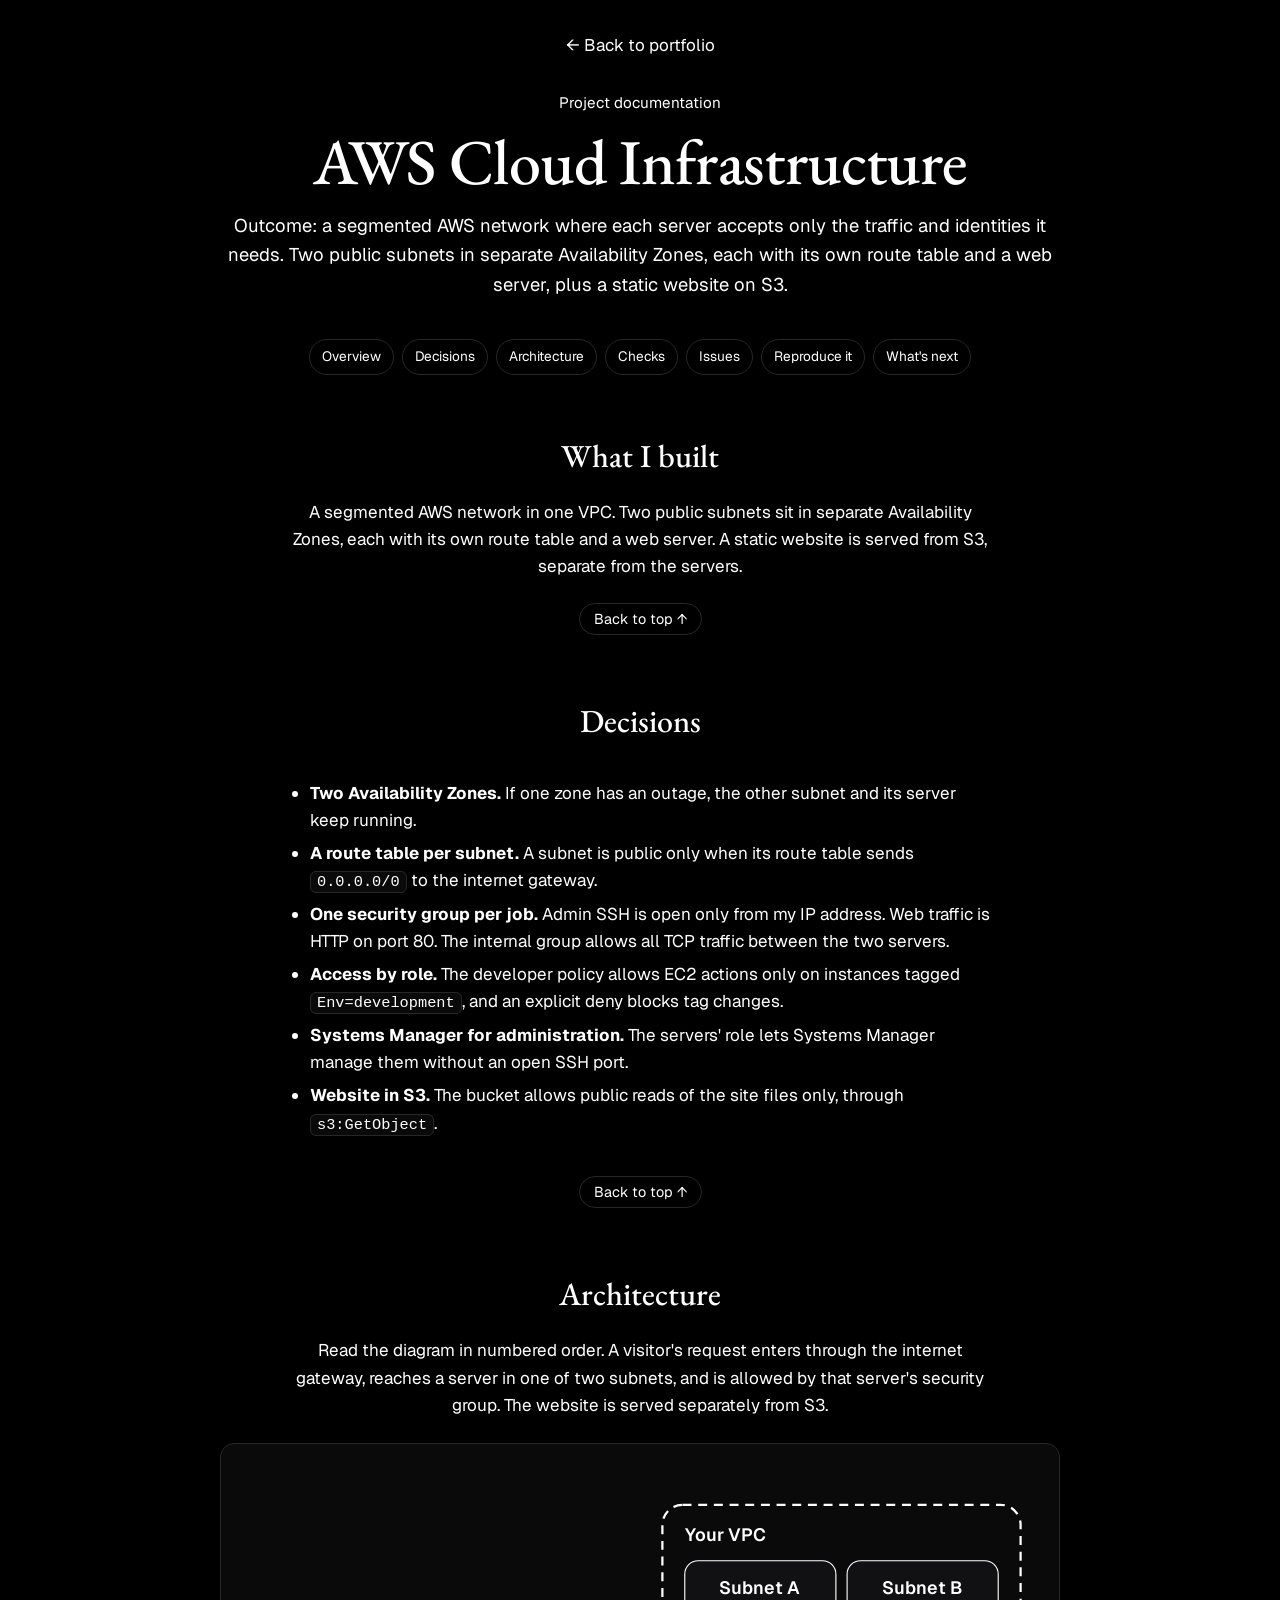
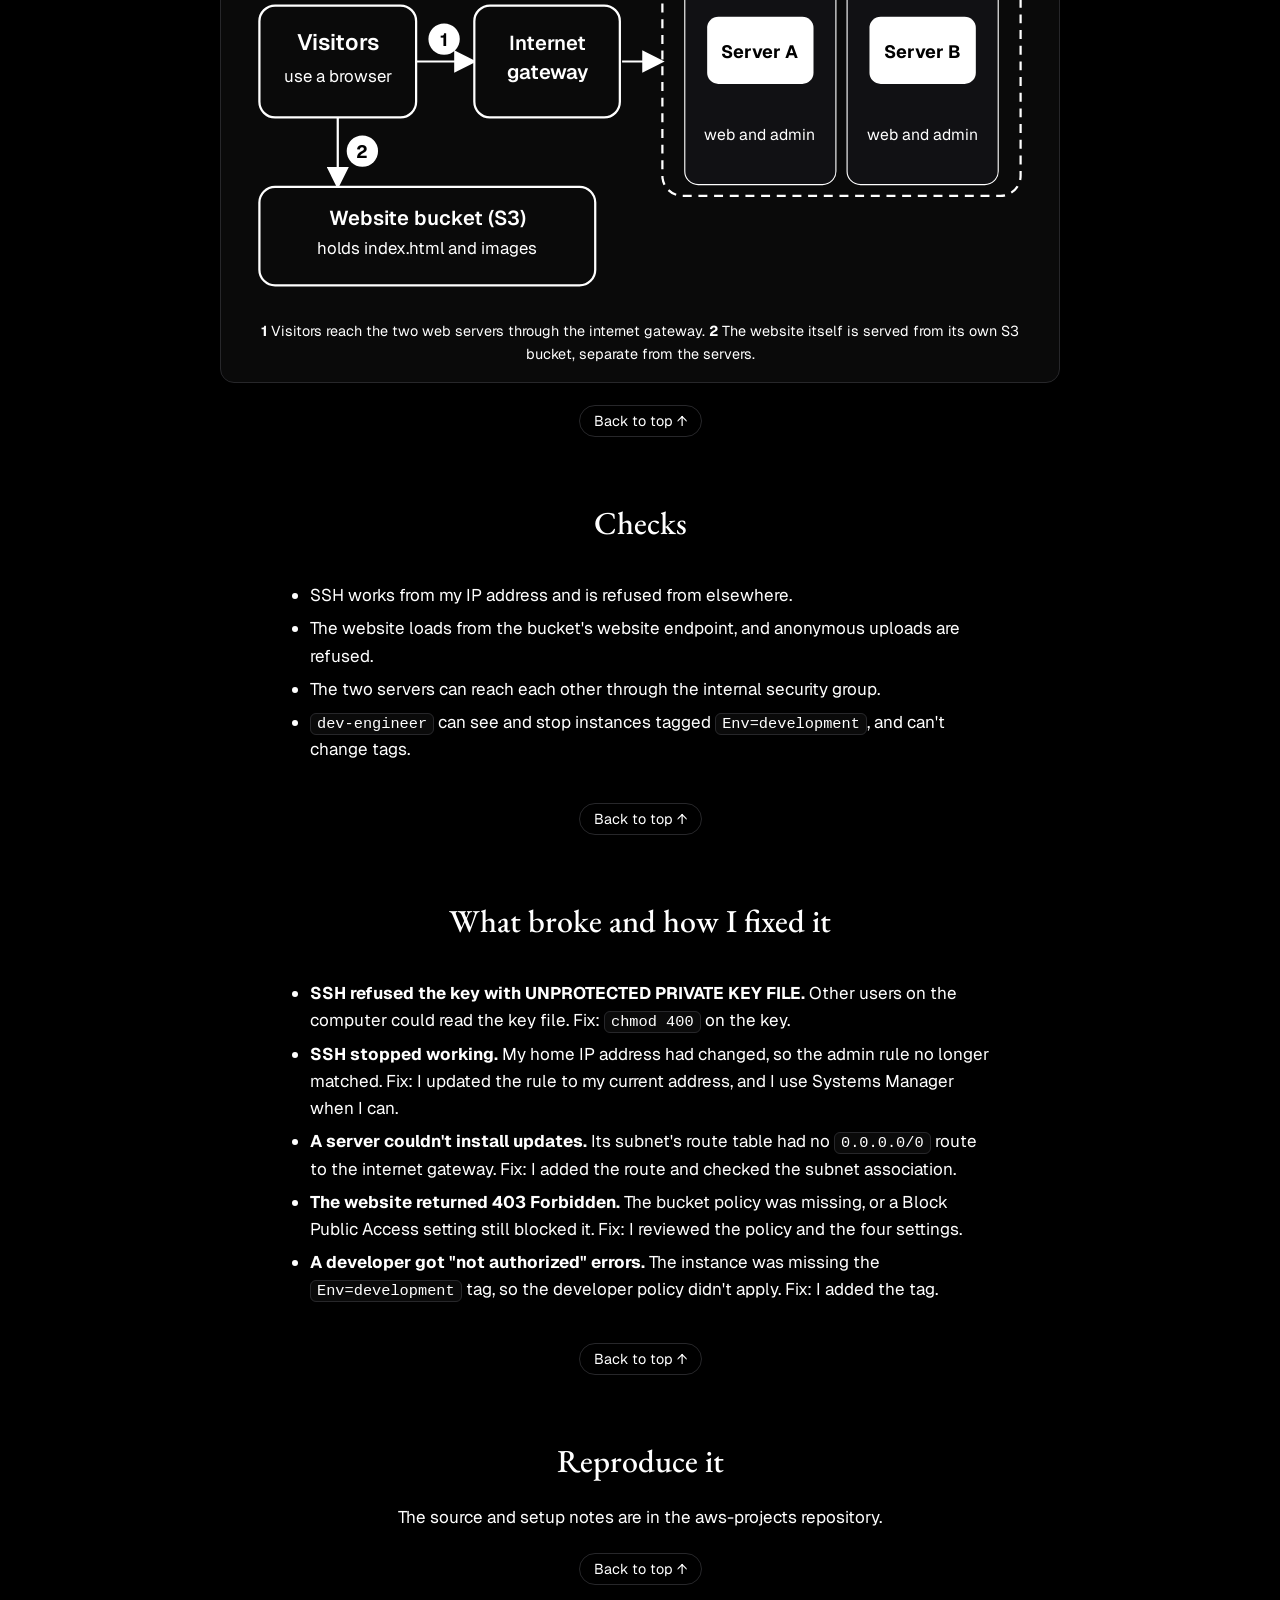
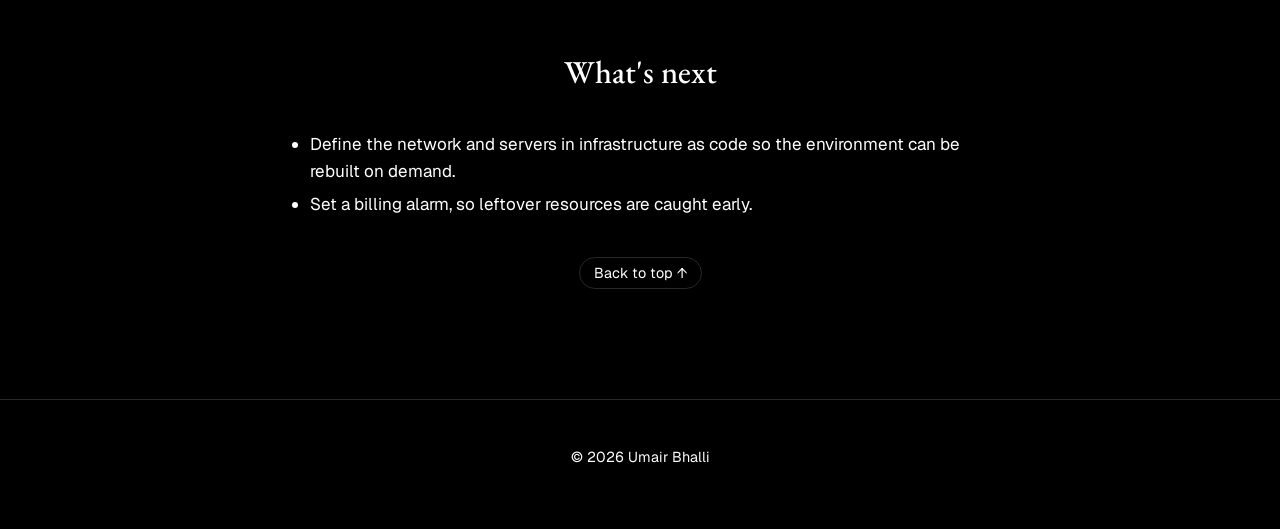
==== commit 9eafb590: "Rewrite infrastructure and serverless pages as case studies Outcome-first summaries, decisions and t" ====
--- a/aws-infrastructure.html
+++ b/aws-infrastructure.html
@@ -3,7 +3,7 @@
 <head>
   <meta charset="utf-8">
   <meta name="viewport" content="width=device-width, initial-scale=1">
-  <meta name="description" content="Documentation for the AWS Cloud Infrastructure project: a segmented VPC, IAM least-privilege access, two EC2 servers, and a static website on S3.">
+  <meta name="description" content="A segmented AWS network with two public subnets across Availability Zones, role-based IAM, and an S3-hosted website.">
   <title>AWS Cloud Infrastructure · Documentation</title>
   <link rel="stylesheet" href="style.css">
 </head>
@@ -14,51 +14,36 @@
     <header class="doc-head">
       <p class="eyebrow">Project documentation</p>
       <h1>AWS Cloud Infrastructure</h1>
-      <p class="lede">Outcome: a segmented AWS network where access to each server is limited to the ports and identities it needs. Two public subnets in separate Availability Zones, each with its own route table and a web server, plus a static website on S3 with its public access reviewed.</p>
+      <p class="lede">Outcome: a segmented AWS network where each server accepts only the traffic and identities it needs. Two public subnets in separate Availability Zones, each with its own route table and a web server, plus a static website on S3.</p>
     </header>
 
     <nav class="toc" aria-label="On this page">
       <a href="#overview">Overview</a>
-      <a href="#case-study">Case study</a>
+      <a href="#decisions">Decisions</a>
       <a href="#architecture">Architecture</a>
-      <a href="#network">1. Network</a>
-      <a href="#routing">2. Routing</a>
-      <a href="#security">3. Security groups</a>
-      <a href="#iam">4. IAM</a>
-      <a href="#servers">5. Servers</a>
-      <a href="#website">6. S3 website</a>
-      <a href="#verify">Verify</a>
-      <a href="#troubleshoot">Troubleshooting</a>
-      <a href="#lessons">Lessons learned</a>
-      <a href="#cleanup">Cleanup</a>
+      <a href="#verification">Checks</a>
+      <a href="#issues">Issues</a>
+      <a href="#reproduce">Reproduce it</a>
+      <a href="#next">What's next</a>
     </nav>
 
     <section id="overview">
-      <h2>Overview</h2>
-      <p>The goal was a repeatable environment where every resource has one job and only the traffic it needs is allowed.</p>
+      <h2>What I built</h2>
+      <p>A segmented AWS network in one VPC. Two public subnets sit in separate Availability Zones, each with its own route table and a web server. A static website is served from S3, separate from the servers.</p>
+      <p class="to-top"><a href="#top">Back to top ↑</a></p>
+    </section>
+    <section id="decisions">
+      <h2>Decisions</h2>
       <ul>
-        <li><strong>Network:</strong> one VPC, two public subnets in two Availability Zones, and an internet gateway.</li>
-        <li><strong>Routing:</strong> two route tables, one per subnet.</li>
-        <li><strong>Security:</strong> three security groups, one per job: admin, web, and internal.</li>
-        <li><strong>Access:</strong> two users, one group, two roles, and four policies.</li>
-        <li><strong>Compute:</strong> two Linux servers, managed over SSH and Systems Manager.</li>
-        <li><strong>Website:</strong> a static site on S3, with public access limited to reading the site files.</li>
+        <li><strong>Two Availability Zones.</strong> If one zone has an outage, the other subnet and its server keep running.</li>
+        <li><strong>A route table per subnet.</strong> A subnet is public only when its route table sends <code>0.0.0.0/0</code> to the internet gateway.</li>
+        <li><strong>One security group per job.</strong> Admin SSH is open only from my IP address. Web traffic is HTTP on port 80. The internal group allows all TCP traffic between the two servers.</li>
+        <li><strong>Access by role.</strong> The developer policy allows EC2 actions only on instances tagged <code>Env=development</code>, and an explicit deny blocks tag changes.</li>
+        <li><strong>Systems Manager for administration.</strong> The servers' role lets Systems Manager manage them without an open SSH port.</li>
+        <li><strong>Website in S3.</strong> The bucket allows public reads of the site files only, through <code>s3:GetObject</code>.</li>
       </ul>
       <p class="to-top"><a href="#top">Back to top ↑</a></p>
     </section>
-
-    <section id="case-study">
-      <h2>The problem this solves</h2>
-      <p>Many small offices run their internal app on a single computer that is reachable from the internet. Everyone shares one administrator login, and the public information page sits on a hosting service that the team can't easily lock down. One lost password can lock out the whole office.</p>
-      <h3>What this design does</h3>
-      <ul>
-        <li>Runs the app on servers that accept connections only from the places they need.</li>
-        <li>Gives each person only the access their role requires.</li>
-        <li>Hosts the public page where visitors can read it but can't change it.</li>
-      </ul>
-      <p class="to-top"><a href="#top">Back to top ↑</a></p>
-    </section>
-
     <section id="architecture">
       <h2>Architecture</h2>
       <p>Read the diagram in numbered order. A visitor's request enters through the internet gateway, reaches a server in one of two subnets, and is allowed by that server's security group. The website is served separately from S3.</p>
@@ -107,194 +92,38 @@
       </figure>
       <p class="to-top"><a href="#top">Back to top ↑</a></p>
     </section>
-
-    <details class="steps">
-      <summary>Build steps (expand)</summary>
-    <section id="network">
-      <h2>Step 1: Build the network</h2>
-      <ol class="steps">
-        <li><strong>Create the VPC.</strong> In the VPC console for us-east-1, choose <em>VPC only</em>, name it <code>webapp-vpc</code>, and set the IPv4 CIDR to <code>10.0.0.0/16</code>.</li>
-        <li><strong>Create two public subnets</strong> in two Availability Zones: <code>webapp-public-a</code> in the first zone with <code>10.0.0.0/24</code>, and <code>webapp-public-b</code> in the second zone with <code>10.0.1.0/24</code>.</li>
-        <li><strong>Turn on auto-assign public IPv4</strong> for both subnets (Actions → Edit subnet settings), so each server gets a public address.</li>
-        <li><strong>Create and attach an internet gateway</strong> named <code>webapp-igw</code> to <code>webapp-vpc</code>.</li>
-      </ol>
-      <p class="callout">Why two Availability Zones? If one zone has an outage, the other subnet and its server keep running.</p>
-      <p class="to-top"><a href="#top">Back to top ↑</a></p>
-    </section>
-
-    <section id="routing">
-      <h2>Step 2: Set up two route tables</h2>
-      <p>Each public subnet gets its own route table. Both send internet traffic to the same gateway, so either subnet can serve visitors even if the other is down.</p>
-      <ol class="steps">
-        <li><strong>Rename the VPC's default route table</strong> to <code>webapp-public-rt-a</code>. It starts with only the local route.</li>
-        <li><strong>Add the internet route:</strong> Routes → Edit routes → Add route, destination <code>0.0.0.0/0</code>, target <code>webapp-igw</code>.</li>
-        <li><strong>Associate it with <code>webapp-public-a</code></strong> (Subnet associations → Edit subnet associations).</li>
-        <li><strong>Create <code>webapp-public-rt-b</code></strong> in the same VPC, add the same <code>0.0.0.0/0</code> route to <code>webapp-igw</code>, and associate it with <code>webapp-public-b</code>.</li>
-      </ol>
-      <table>
-        <thead><tr><th>Route table</th><th>Destination</th><th>Target</th><th>Subnet</th></tr></thead>
-        <tbody>
-          <tr><td><code>webapp-public-rt-a</code></td><td><code>10.0.0.0/16</code></td><td>local</td><td><code>webapp-public-a</code></td></tr>
-          <tr><td><code>webapp-public-rt-a</code></td><td><code>0.0.0.0/0</code></td><td><code>webapp-igw</code></td><td><code>webapp-public-a</code></td></tr>
-          <tr><td><code>webapp-public-rt-b</code></td><td><code>10.0.0.0/16</code></td><td>local</td><td><code>webapp-public-b</code></td></tr>
-          <tr><td><code>webapp-public-rt-b</code></td><td><code>0.0.0.0/0</code></td><td><code>webapp-igw</code></td><td><code>webapp-public-b</code></td></tr>
-        </tbody>
-      </table>
-      <p class="callout">A subnet is "public" only when its route table has a <code>0.0.0.0/0</code> route to an internet gateway. The subnet setting alone is not enough.</p>
-      <p class="to-top"><a href="#top">Back to top ↑</a></p>
-    </section>
-
-    <section id="security">
-      <h2>Step 3: Create three security groups</h2>
-      <p>Each group has one purpose, so every rule has a clear reason:</p>
-      <table>
-        <thead><tr><th>Group</th><th>Purpose</th><th>Inbound rules</th></tr></thead>
-        <tbody>
-          <tr><td><code>webapp-admin-sg</code></td><td>Remote administration</td><td>SSH (TCP 22) from <strong>my IP address only</strong></td></tr>
-          <tr><td><code>webapp-web-sg</code></td><td>Web traffic</td><td>HTTP (TCP 80) from <code>0.0.0.0/0</code></td></tr>
-          <tr><td><code>webapp-internal-sg</code></td><td>Traffic between the two servers</td><td>All TCP from <code>webapp-internal-sg</code> itself</td></tr>
-        </tbody>
-      </table>
-      <p>Outbound rules stay at the default (all outbound allowed), so the servers can install updates. AWS warns when a rule allows <code>0.0.0.0/0</code>. That's expected for the web group, but SSH must never be open to everyone.</p>
-      <p class="to-top"><a href="#top">Back to top ↑</a></p>
-    </section>
-
-    <section id="iam">
-      <h2>Step 4: Grant access with IAM</h2>
-      <p>The access model uses the least privilege each identity needs:</p>
-      <table>
-        <thead><tr><th>Name</th><th>Type</th><th>Purpose</th></tr></thead>
-        <tbody>
-          <tr><td><code>ops-admin</code></td><td>User</td><td>Builds and manages the project</td></tr>
-          <tr><td><code>dev-engineer</code></td><td>User</td><td>Works only on development servers, through <code>developers</code></td></tr>
-          <tr><td><code>developers</code></td><td>Group</td><td>Holds the <code>developer-ec2-policy</code> policy</td></tr>
-          <tr><td><code>ec2-ssm-role</code></td><td>Role</td><td>Attached to the servers, so Systems Manager can manage them without open SSH</td></tr>
-          <tr><td><code>ops-monitoring-role</code></td><td>Role</td><td>Read-only checks for the website and server inventory, used by <code>ops-admin</code></td></tr>
-        </tbody>
-      </table>
-      <h3>The four policies</h3>
-      <ol class="steps">
-        <li><strong><code>developer-ec2-policy</code></strong> (attached to <code>developers</code>): lets the developer manage EC2 instances only when the instance has the tag <code>Env=development</code>, and denies changes to tags on any instance.</li>
-        <li><strong><code>ec2-read-only-policy</code></strong> (attached to <code>ops-monitoring-role</code>): lets the role list EC2 instances.</li>
-        <li><strong><code>ssm-access-policy</code></strong> (attached to <code>ec2-ssm-role</code>): lets the servers connect to Systems Manager.</li>
-        <li><strong><code>website-read-policy</code></strong> (attached to <code>ops-monitoring-role</code>): lets the role read the website files in the bucket, and nothing else.</li>
-      </ol>
-      <p>The developer policy is the most important one. It allows all EC2 actions only on development instances, and the explicit deny stops any change to tags:</p>
-<pre><code>{
-  "Version": "2012-10-17",
-  "Statement": [
-    {
-      "Sid": "ManageDevelopmentOnly",
-      "Effect": "Allow",
-      "Action": "ec2:*",
-      "Resource": "*",
-      "Condition": { "StringEquals": { "ec2:ResourceTag/Env": "development" } }
-    },
-    {
-      "Sid": "NoTagChanges",
-      "Effect": "Deny",
-      "Action": ["ec2:CreateTags", "ec2:DeleteTags"],
-      "Resource": "*"
-    }
-  ]
-}</code></pre>
-      <p class="callout">A deny always overrides an allow. Turn on multi-factor authentication for both users, and never use the root account for daily work.</p>
-      <p class="to-top"><a href="#top">Back to top ↑</a></p>
-    </section>
-
-    <section id="servers">
-      <h2>Step 5: Launch two EC2 servers</h2>
-      <ol class="steps">
-        <li><strong>Launch <code>webapp-web-01</code></strong>: Amazon Linux 2023, <code>t2.micro</code>, in <code>webapp-public-a</code>. Create a key pair named <code>webapp-keypair</code> and keep the <code>.pem</code> file safe.</li>
-        <li><strong>Attach security groups:</strong> <code>webapp-admin-sg</code>, <code>webapp-web-sg</code>, and <code>webapp-internal-sg</code>.</li>
-        <li><strong>Tag it</strong> <code>Env=development</code>, so the developer policy applies.</li>
-        <li><strong>Launch <code>webapp-web-02</code></strong> the same way, in <code>webapp-public-b</code>.</li>
-        <li><strong>Attach <code>ec2-ssm-role</code></strong> to both servers as the instance profile.</li>
-      </ol>
-      <p>Connect from your computer, then check the server:</p>
-<pre><code># Replace the public IP with the server's address
-chmod 400 webapp-keypair.pem
-ssh -i webapp-keypair.pem ec2-user@&lt;public-ip&gt;
-
-uname -a
-systemctl status sshd
-df -h</code></pre>
-      <p>For everyday administration, use Systems Manager Session Manager. It needs no open SSH port, and every session is logged.</p>
-      <p class="to-top"><a href="#top">Back to top ↑</a></p>
-    </section>
-
-    <section id="website">
-      <h2>Step 6: Host the website on S3</h2>
-      <p>The site is hosted from a bucket, not from the servers, so it stays up even if a server is stopped. Public access is limited to reading the site files:</p>
-      <ol class="steps">
-        <li><strong>Create the bucket</strong> <code>webapp-site-example</code> in us-east-1. Bucket names are unique worldwide.</li>
-        <li><strong>Upload</strong> <code>index.html</code> and its images.</li>
-        <li><strong>Enable static website hosting</strong> in Properties, with <code>index.html</code> as the index document.</li>
-        <li><strong>Limit public access.</strong> Keep all four Block Public Access settings on, except <em>Block public access to buckets and objects granted through new public bucket policies</em>. Then add a policy that allows only reading the site's files:</li>
-      </ol>
-<pre><code>{
-  "Version": "2012-10-17",
-  "Statement": [{
-    "Sid": "PublicReadSiteFiles",
-    "Effect": "Allow",
-    "Principal": "*",
-    "Action": "s3:GetObject",
-    "Resource": "arn:aws:s3:::webapp-site-example/*"
-  }]
-}</code></pre>
-      <p>This keeps the bucket private by default and opens only one action, <code>GetObject</code>, for the site's files. Visitors can't list, write, or delete anything.</p>
-      <p class="callout">Check the settings after every change. If a new policy grants more than <code>s3:GetObject</code>, remove it.</p>
-      <p class="to-top"><a href="#top">Back to top ↑</a></p>
-    </section>
-    </details>
-
-    <section id="verify">
-      <h2>Verify</h2>
+    <section id="verification">
+      <h2>Checks</h2>
       <ul>
-        <li>SSH to each server works from your IP address, and is refused from anywhere else.</li>
+        <li>SSH works from my IP address and is refused from elsewhere.</li>
         <li>The website loads from the bucket's website endpoint, and anonymous uploads are refused.</li>
-        <li>The two servers can reach each other over <code>webapp-internal-sg</code>.</li>
-        <li><code>dev-engineer</code> can see and stop instances tagged <code>Env=development</code>, and can't change any tags.</li>
+        <li>The two servers can reach each other through the internal security group.</li>
+        <li><code>dev-engineer</code> can see and stop instances tagged <code>Env=development</code>, and can't change tags.</li>
       </ul>
       <p class="to-top"><a href="#top">Back to top ↑</a></p>
     </section>
-
-    <section id="troubleshoot">
-      <h2>Troubleshooting</h2>
-      <table>
-        <thead><tr><th>Symptom</th><th>Likely cause</th><th>Fix</th></tr></thead>
-        <tbody>
-          <tr><td>SSH times out</td><td>Your IP isn't in <code>webapp-admin-sg</code>, or the server has no public IP</td><td>Update the admin rule and check auto-assign on the subnet</td></tr>
-          <tr><td>Website shows 403 Forbidden</td><td>The bucket policy is missing, or a Block Public Access setting still blocks it</td><td>Review the policy and the four settings</td></tr>
-          <tr><td>Servers can't update packages</td><td>The subnet's route table has no <code>0.0.0.0/0</code> route</td><td>Check both route tables and their subnet associations</td></tr>
-          <tr><td>Developer gets "not authorized"</td><td>The instance is missing the <code>Env=development</code> tag</td><td>Add the tag, or check the policy condition</td></tr>
-        </tbody>
-      </table>
+    <section id="issues">
+      <h2>What broke and how I fixed it</h2>
+      <ul>
+        <li><strong>SSH refused the key with UNPROTECTED PRIVATE KEY FILE.</strong> Other users on the computer could read the key file. Fix: <code>chmod 400</code> on the key.</li>
+        <li><strong>SSH stopped working.</strong> My home IP address had changed, so the admin rule no longer matched. Fix: I updated the rule to my current address, and I use Systems Manager when I can.</li>
+        <li><strong>A server couldn't install updates.</strong> Its subnet's route table had no <code>0.0.0.0/0</code> route to the internet gateway. Fix: I added the route and checked the subnet association.</li>
+        <li><strong>The website returned 403 Forbidden.</strong> The bucket policy was missing, or a Block Public Access setting still blocked it. Fix: I reviewed the policy and the four settings.</li>
+        <li><strong>A developer got "not authorized" errors.</strong> The instance was missing the <code>Env=development</code> tag, so the developer policy didn't apply. Fix: I added the tag.</li>
+      </ul>
       <p class="to-top"><a href="#top">Back to top ↑</a></p>
     </section>
-
-    <section id="lessons">
-      <h2>Lessons learned</h2>
-      <p>Building a network like this usually runs into the same few problems. Here is what they look like, why they happen, and how to fix them.</p>
-      <table>
-        <thead><tr><th>What goes wrong</th><th>Why it happens</th><th>How to fix it</th></tr></thead>
-        <tbody>
-          <tr><td>A server is "public" but the website won't load</td><td>The subnet has a public IP setting, but its route table never got an internet route</td><td>Open the subnet's route table and confirm it sends <code>0.0.0.0/0</code> to the internet gateway. Give each route table a name that matches its subnet.</td></tr>
-          <tr><td>You suddenly can't connect over SSH</td><td>Home internet providers change your public IP address from time to time, so the admin rule no longer matches you</td><td>Update the admin rule to your current IP. For a long-term setup, use Systems Manager Session Manager instead of SSH.</td></tr>
-          <tr><td>SSH refuses the key with an <code>UNPROTECTED PRIVATE KEY FILE</code> warning</td><td>The key file can be read by other users on your computer, and SSH refuses to trust it</td><td>Run <code>chmod 400</code> on the key file so only you can read it.</td></tr>
-          <tr><td>An IAM policy won't save</td><td>There is a typo in the JSON, such as a missing comma or quotation mark</td><td>Paste the policy into the IAM policy editor. It points to the line with the error.</td></tr>
-          <tr><td>The website bucket name is already taken</td><td>Bucket names must be unique across all of AWS, not just your own account</td><td>Add your name or a project code to the bucket name.</td></tr>
-          <tr><td>A developer can't stop a server</td><td>The server doesn't have the <code>Env=development</code> tag, so the developer policy doesn't apply to it</td><td>Add the tag to the server. Tag every server when you launch it so this doesn't happen.</td></tr>
-          <tr><td>The AWS bill is higher than expected</td><td>Servers were left running after testing</td><td>Stop or terminate servers when you're finished. Set a billing alarm in the Billing console so you get warned early.</td></tr>
-          <tr><td>Servers can't install updates</td><td>The route table has no internet route, or the network ACL blocks outgoing traffic</td><td>Check the internet route first, then check the network ACL's outbound rules.</td></tr>
-        </tbody>
-      </table>
+    <section id="reproduce">
+      <h2>Reproduce it</h2>
+      <p>The source and setup notes are in the <a href="https://github.com/BUmair/aws-projects" target="_blank" rel="noopener">aws-projects repository</a>.</p>
       <p class="to-top"><a href="#top">Back to top ↑</a></p>
     </section>
-
-    <section id="cleanup">
-      <h2>Cleanup</h2>
-      <p>To avoid charges: terminate both servers, empty and delete the website bucket, then remove the users, group, roles, and policies. Next, detach and delete <code>webapp-igw</code>, delete both route tables, the security groups, the subnets, and finally the VPC.</p>
+    <section id="next">
+      <h2>What's next</h2>
+      <ul>
+        <li>Define the network and servers in infrastructure as code so the environment can be rebuilt on demand.</li>
+        <li>Set a billing alarm, so leftover resources are caught early.</li>
+      </ul>
       <p class="to-top"><a href="#top">Back to top ↑</a></p>
     </section>
   </main>
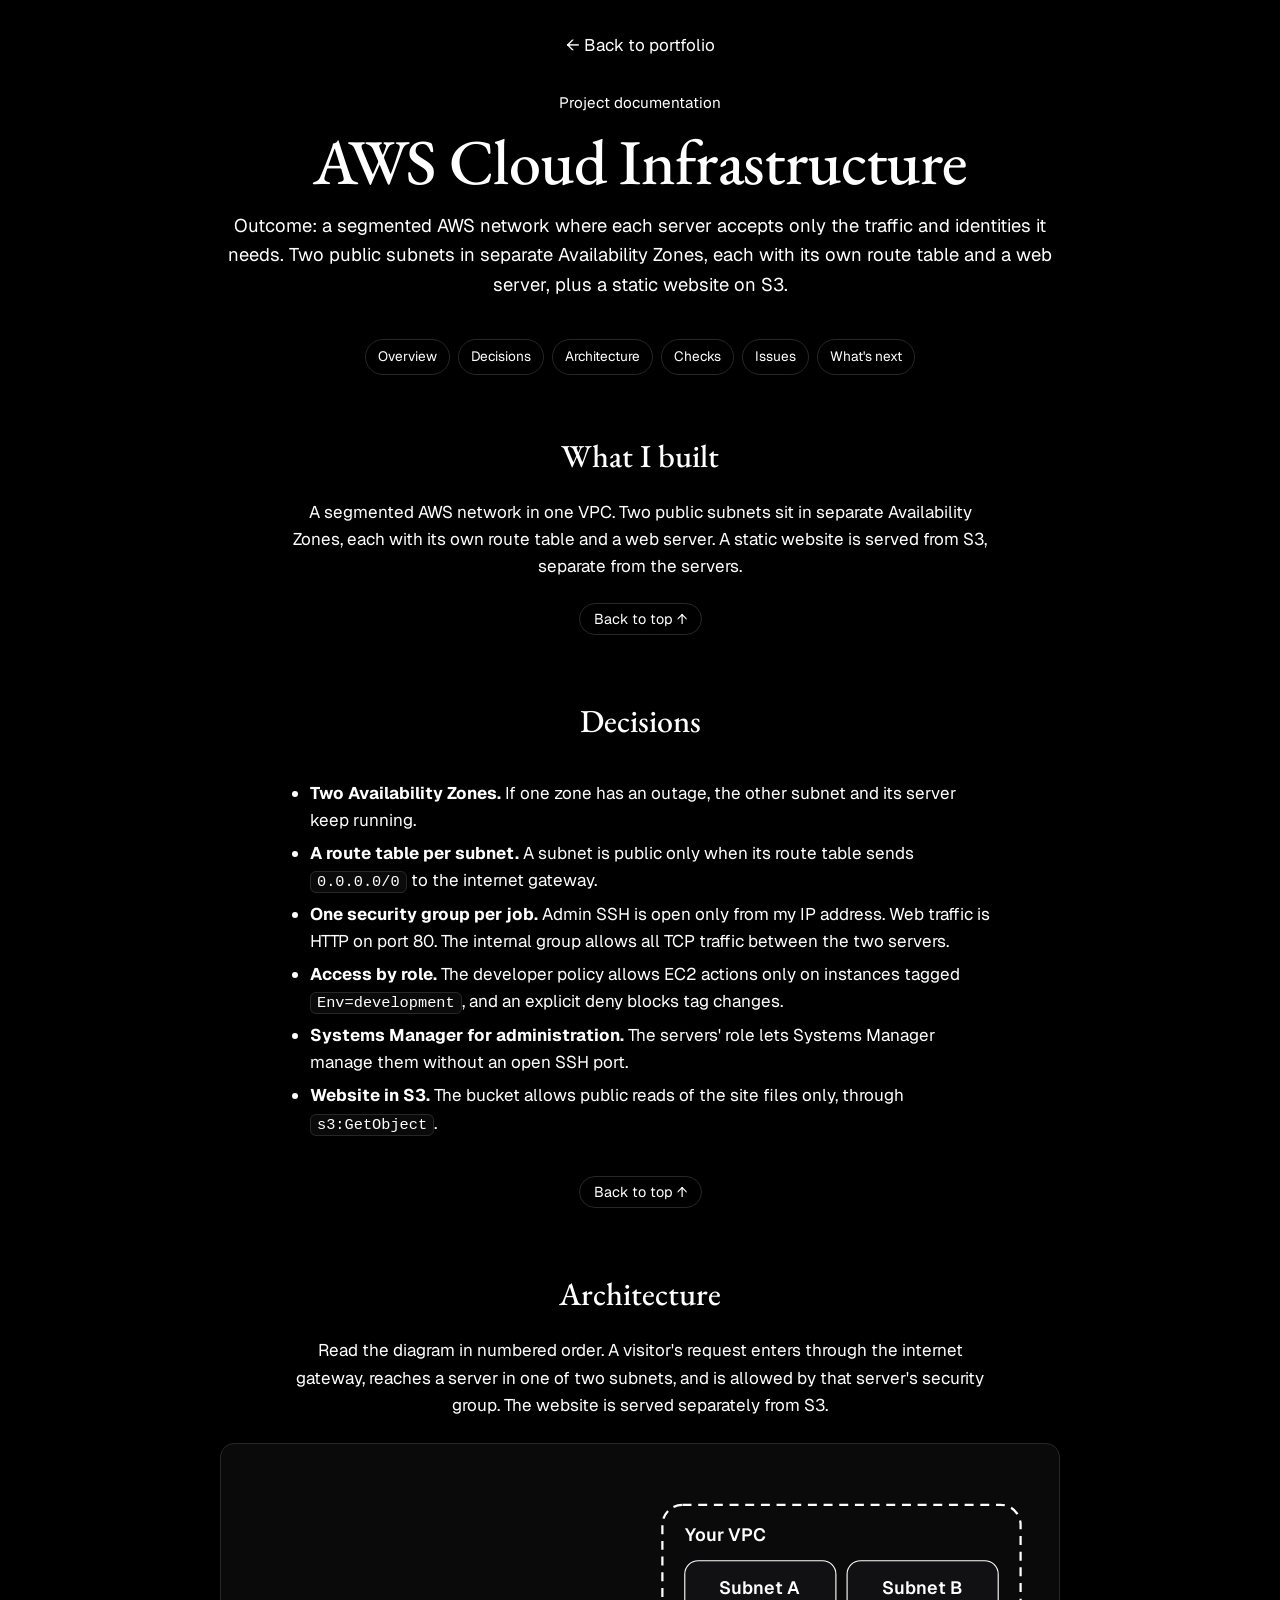
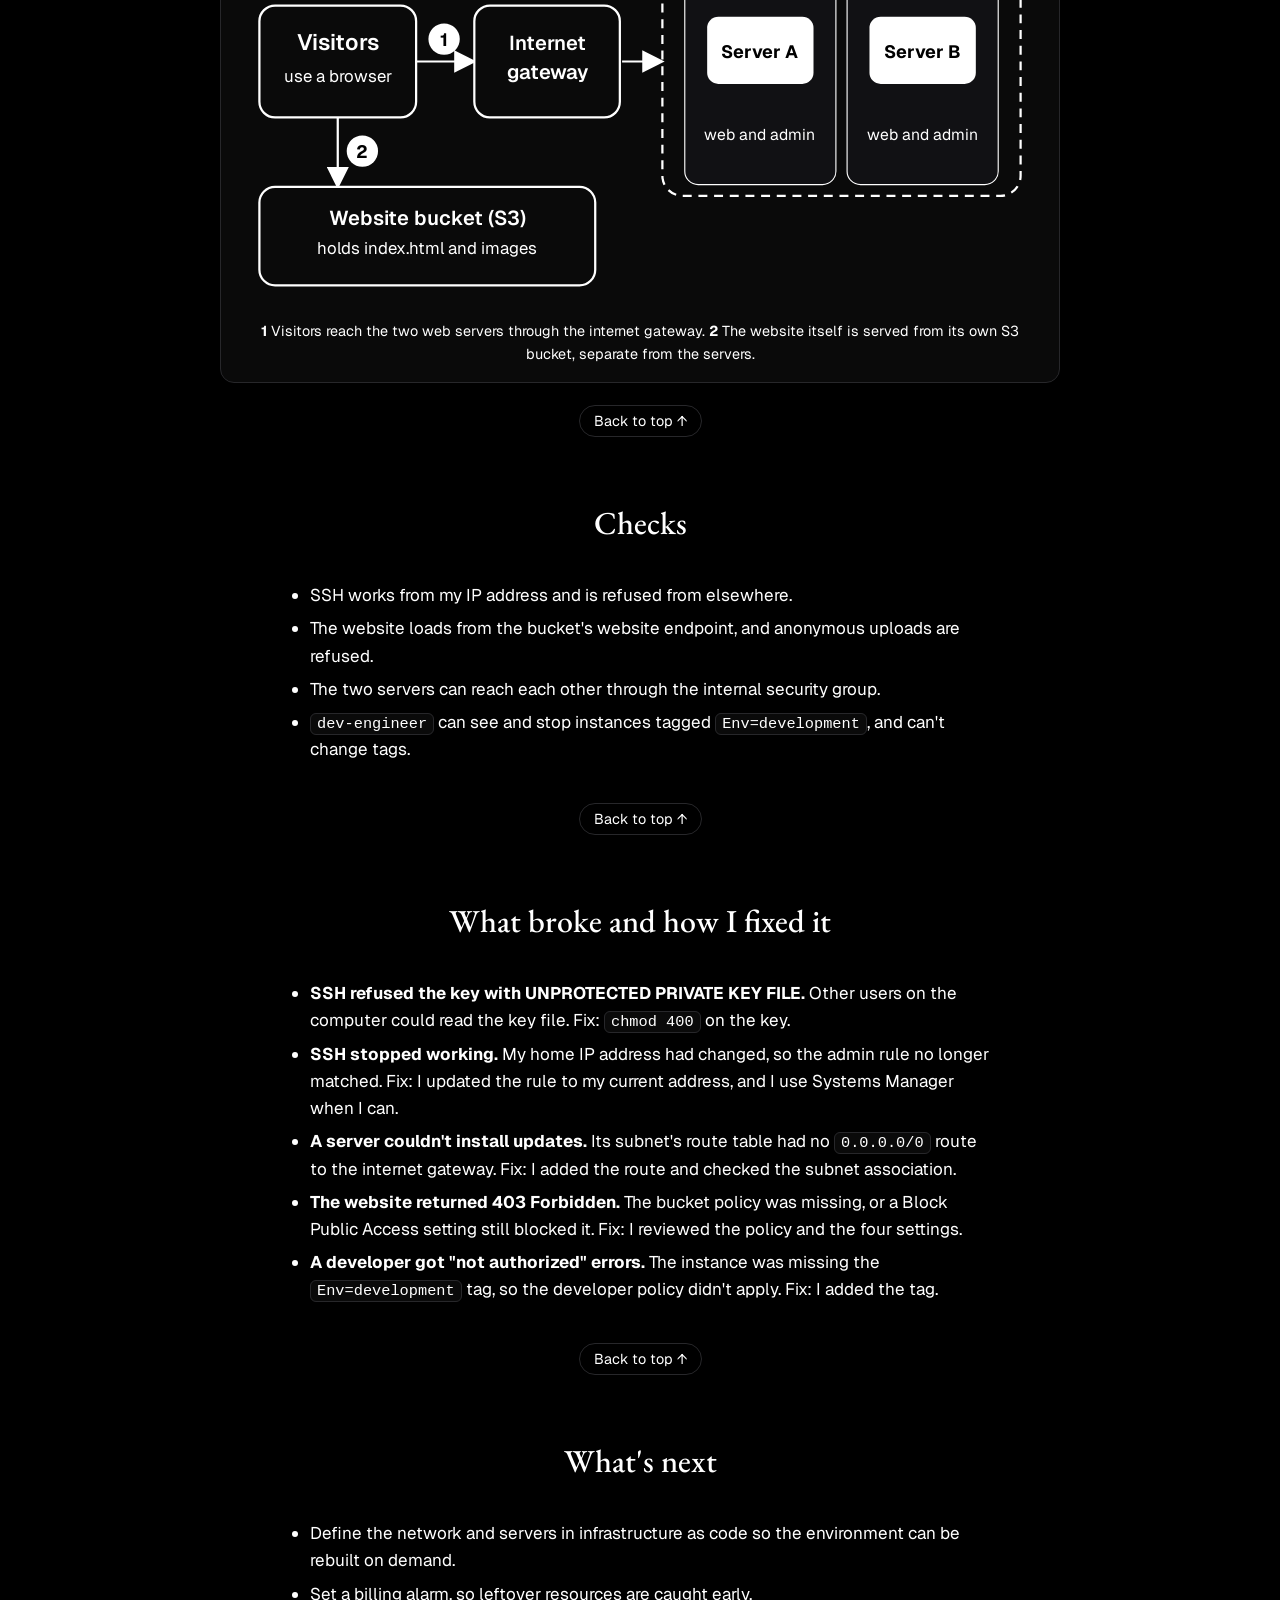
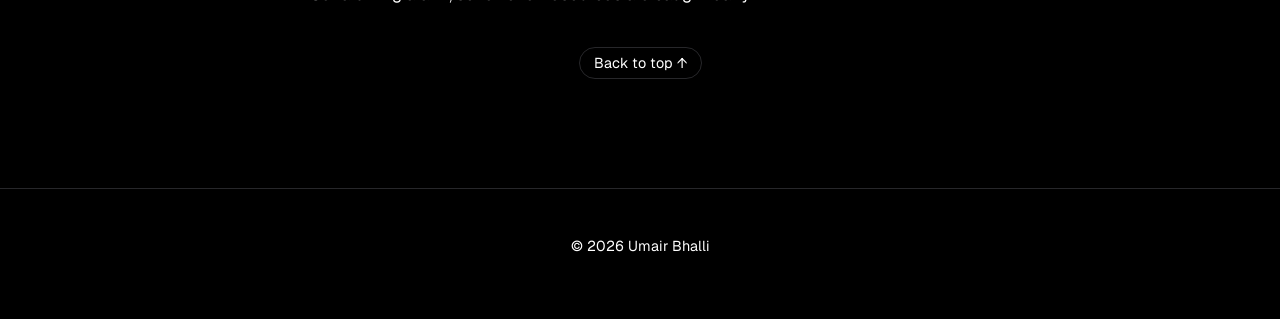
==== commit 3a72a51c: "Remove reproduce sections from infrastructure and serverless pages The linked repository does not co" ====
--- a/aws-infrastructure.html
+++ b/aws-infrastructure.html
@@ -23,7 +23,6 @@
       <a href="#architecture">Architecture</a>
       <a href="#verification">Checks</a>
       <a href="#issues">Issues</a>
-      <a href="#reproduce">Reproduce it</a>
       <a href="#next">What's next</a>
     </nav>
 
@@ -113,11 +112,6 @@
       </ul>
       <p class="to-top"><a href="#top">Back to top ↑</a></p>
     </section>
-    <section id="reproduce">
-      <h2>Reproduce it</h2>
-      <p>The source and setup notes are in the <a href="https://github.com/BUmair/aws-projects" target="_blank" rel="noopener">aws-projects repository</a>.</p>
-      <p class="to-top"><a href="#top">Back to top ↑</a></p>
-    </section>
     <section id="next">
       <h2>What's next</h2>
       <ul>
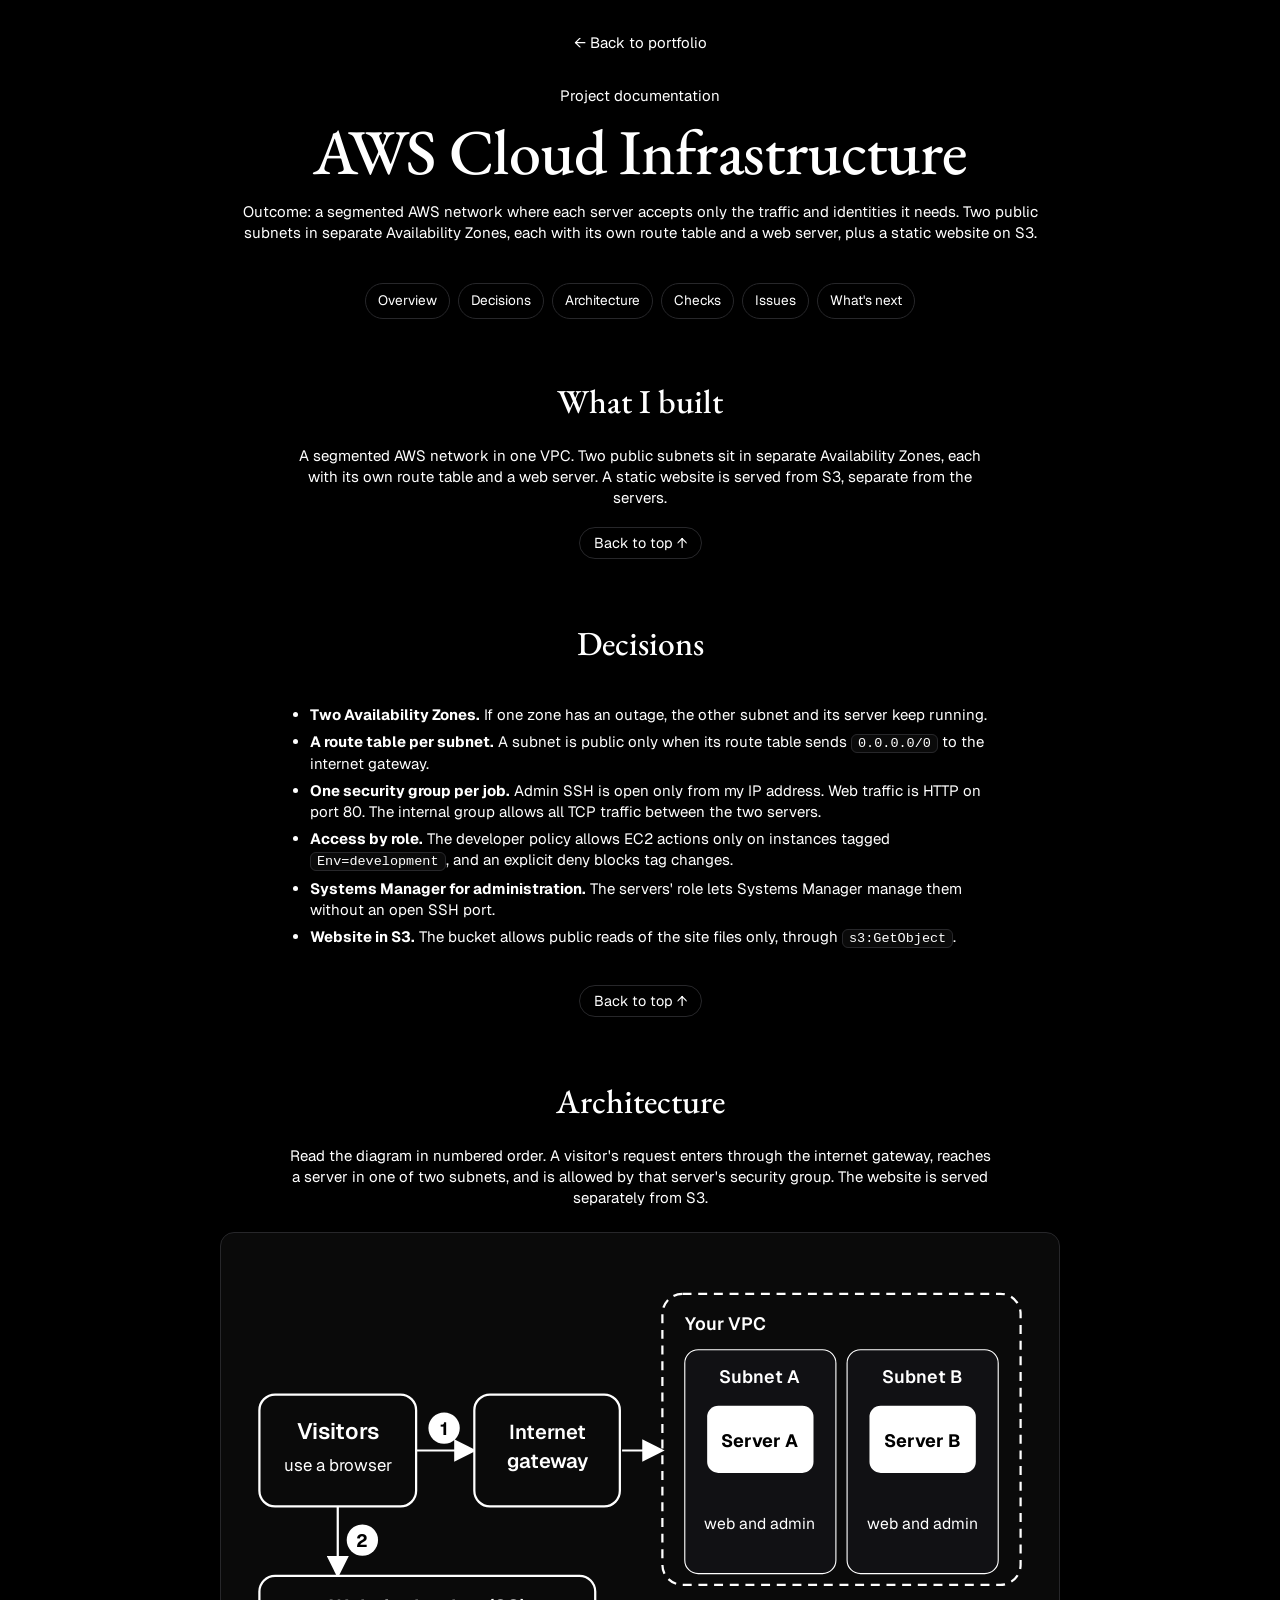
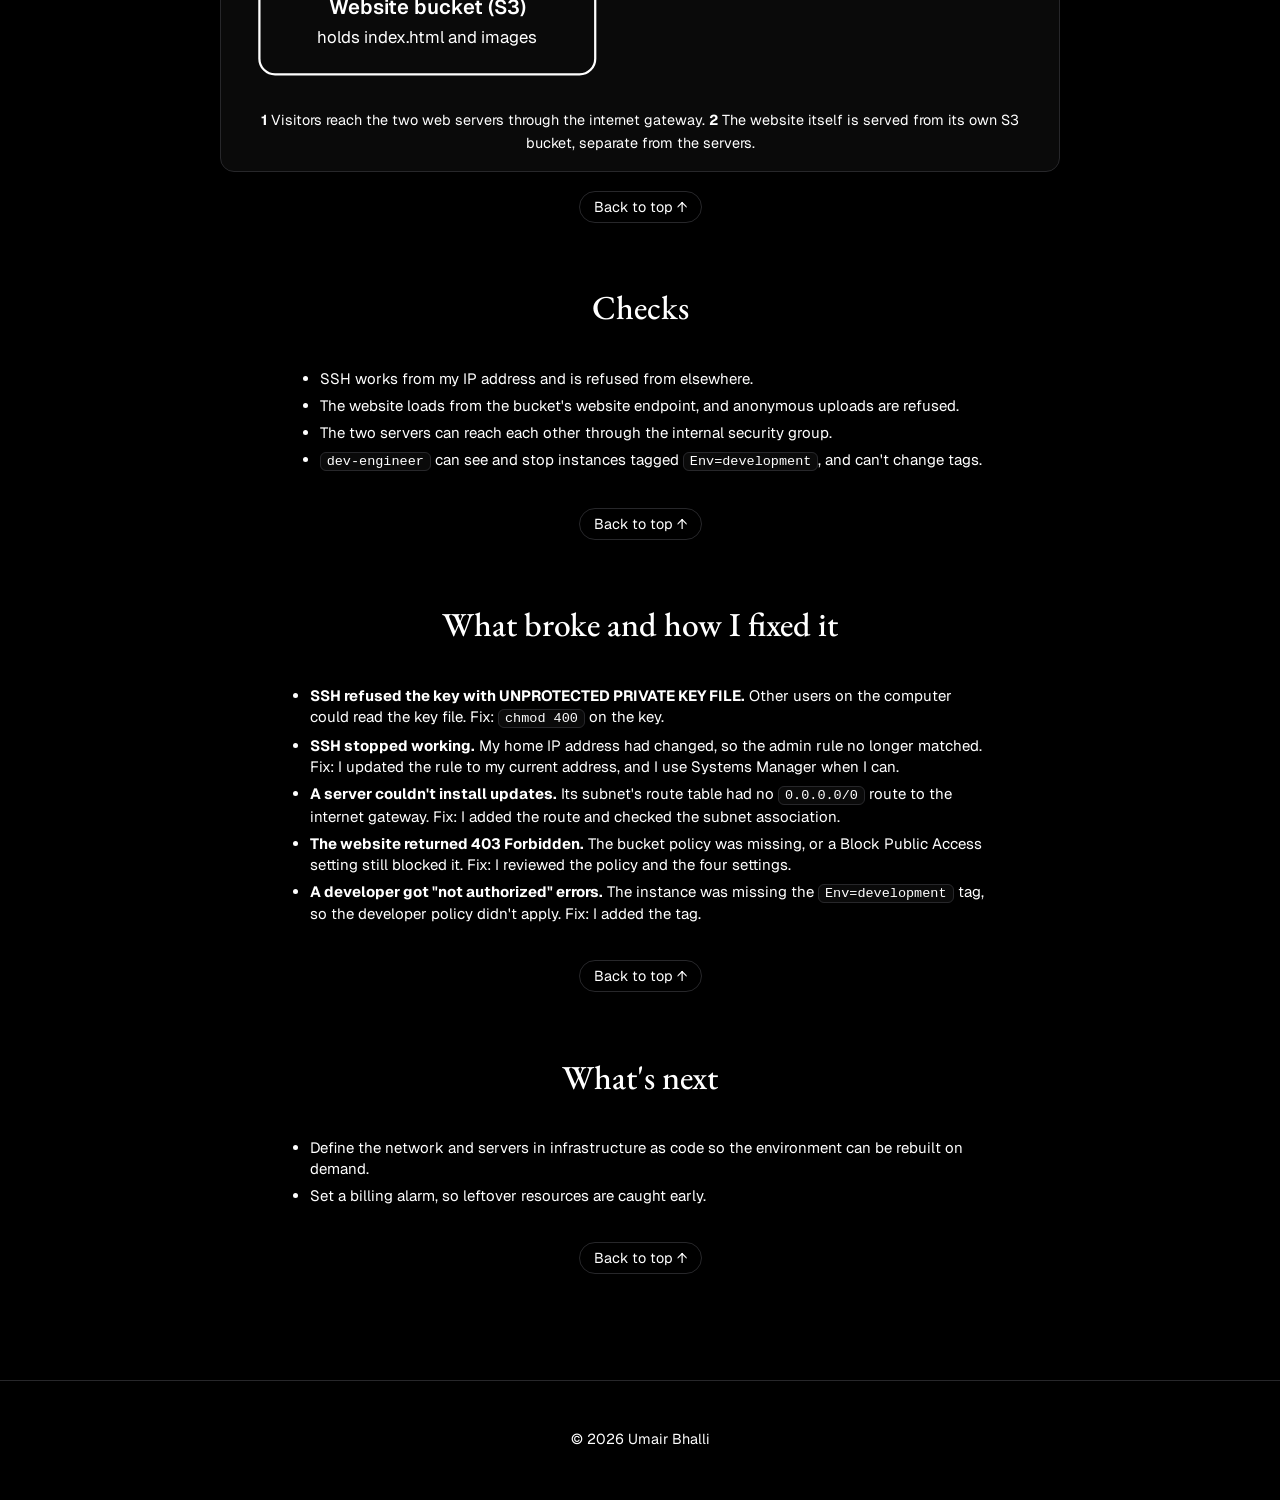
==== commit a532a70d: "Certifications as badges; favicon; case studies match home text; experience meta layout; larger home" ====
--- a/aws-infrastructure.html
+++ b/aws-infrastructure.html
@@ -6,6 +6,7 @@
   <meta name="description" content="A segmented AWS network with two public subnets across Availability Zones, role-based IAM, and an S3-hosted website.">
   <title>AWS Cloud Infrastructure · Documentation</title>
   <link rel="stylesheet" href="style.css">
+  <link rel="icon" href="favicon.svg" type="image/svg+xml">
 </head>
 <body id="top">
   <main class="doc">
--- a/style.css
+++ b/style.css
@@ -29,30 +29,6 @@
 
 a { color: var(--fg); text-decoration: none; }
 
-/* Top navigation */
-.topnav {
-  position: sticky;
-  top: 0;
-  z-index: 10;
-  display: flex;
-  justify-content: center;
-  gap: 8px;
-  padding: 14px 16px;
-  background: rgba(0, 0, 0, 0.85);
-  backdrop-filter: blur(8px);
-  border-bottom: 1px solid var(--line);
-  flex-wrap: wrap;
-}
-
-.topnav a {
-  font-size: 0.9rem;
-  padding: 6px 12px;
-  border-radius: 999px;
-  color: var(--muted);
-}
-
-.topnav a:hover { color: var(--fg); background: var(--surface); }
-
 /* Hero */
 .hero {
   padding: 96px 16px 72px;
@@ -74,13 +50,6 @@
   margin: 0;
 }
 
-.tagline {
-  color: var(--muted);
-  font-size: 1.1rem;
-  margin: 20px auto 32px;
-  max-width: 34rem;
-}
-
 .links { display: flex; gap: 12px; justify-content: center; flex-wrap: wrap; }
 
 .btn {
@@ -176,13 +145,6 @@
   width: 100%;
   height: auto;
 }
-
-.card .links-row a {
-  font-weight: 500;
-  border-bottom: 1px solid var(--line);
-}
-
-.card .links-row a:hover { border-bottom-color: var(--fg); }
 
 .tags { display: flex; flex-wrap: wrap; gap: 8px; margin: 12px 0 0; }
 
@@ -228,14 +190,6 @@
 .doc-head { margin-bottom: 40px; }
 .doc-head h1 { font-size: clamp(2.5rem, 7vw, 4rem); margin: 8px 0 16px; }
 .lede { font-size: 1.15rem; margin: 0 0 16px; }
-
-.note {
-  font-size: 0.9rem;
-  color: var(--muted);
-  border-left: 2px solid var(--muted);
-  padding-left: 12px;
-  margin: 0;
-}
 
 .toc {
   display: flex;
@@ -298,16 +252,6 @@
 }
 
 .doc th { font-weight: 600; }
-
-.callout {
-  border: 1px solid var(--line);
-  background: var(--surface);
-  border-radius: var(--radius);
-  padding: 14px 16px;
-  margin: 20px 0;
-}
-
-.steps li { margin-bottom: 10px; }
 
 .diagram {
   margin: 24px 0;
@@ -353,13 +297,10 @@
 .card .shot { margin-left: auto; margin-right: auto; }
 .tags { justify-content: center; }
 .meta { text-align: center; }
-.doc-head, .doc h2, .doc h3, .doc section > p, .toc, .back, .callout, .note { text-align: center; }
+.doc-head, .doc h2, .doc h3, .doc section > p, .toc, .back { text-align: center; }
 .doc section > p, .doc .lede { margin-left: auto; margin-right: auto; }
 .doc .toc { justify-content: center; }
-.doc .callout { max-width: 40rem; margin-left: auto; margin-right: auto; }
-.doc .note { border-left: 0; padding-left: 0; }
 .doc table, .doc th, .doc td, .doc pre, .doc pre code, .doc .steps li { text-align: left; }
-.doc .steps li { text-align: left; }
 .doc .diagram figcaption { text-align: center; }
 
 .card-links a { padding: 6px 10px; font-size: 0.9rem; white-space: nowrap; }
@@ -376,40 +317,26 @@
   main { padding: 8px 20px 40px; }
 }
 
-.currently { color: #fff; margin: 10px 0 0; font-size: 1rem; }
 .to-top { text-align: center; margin: 24px 0 0; }
 .to-top a { font-size: 0.9rem; padding: 6px 14px; border: 1px solid var(--line); border-radius: 999px; }
 .to-top a:hover { border-color: var(--fg); }
 
 .award { font-size: 0.9rem; font-weight: 600; text-align: center; margin: 0 0 12px; }
 
-/* Visual layout: roles, skills, certifications */
+/* Roles */
 .role { display: flex; justify-content: space-between; align-items: baseline; flex-wrap: wrap; gap: 2px 16px; margin-bottom: 8px; }
 .role h3 { margin: 0; }
 .role .meta { margin: 0; display: flex; flex-wrap: wrap; gap: 0 12px; }
 .role .meta span + span::before { content: "·"; margin-right: 12px; opacity: 0.6; }
 
-.skill-groups { display: grid; gap: 22px; text-align: left; max-width: 44rem; margin: 0 auto; }
-.skill-group h3 { font-size: 0.95rem; font-weight: 600; margin: 0 0 8px; }
-.skill-group .tags { margin: 0; justify-content: flex-start; }
-
-section > ul.cert-list { display: block; list-style: none; padding: 0; margin: 0 auto; max-width: 44rem; }
-section > ul.cert-list li { padding: 12px 0; border-bottom: 1px solid var(--line); }
-section > ul.cert-list li:last-child { border-bottom: 0; }
-
-/* Even skill tag grid */
-.skill-group .tags { display: grid; grid-template-columns: repeat(auto-fill, minmax(150px, 1fr)); gap: 8px; }
-.skill-group .tags span { text-align: center; white-space: nowrap; }
+section > ul.cert-list { display: flex; flex-wrap: wrap; justify-content: center; gap: 8px; list-style: none; padding: 0; margin: 0 auto; max-width: 44rem; }
+section > ul.cert-list li { padding: 6px 14px; border: 1px solid var(--line); border-radius: 999px; font-size: 13px; }
 
 /* Projects: center each row, so a short last row stays balanced */
-#projects .grid { display: flex; flex-wrap: wrap; justify-content: center; }
-#projects .grid > .card { flex: 0 1 calc(33.333% - 11px); min-width: 280px; }
 @media (max-width: 960px) {
-  #projects .grid > .card { flex-basis: calc(50% - 8px); }
-}
+  }
 @media (max-width: 640px) {
-  #projects .grid > .card { flex-basis: 100%; }
-}
+  }
 
 /* Projects: centered text without bullets, so the cards read as one column */
 #projects .card ul { list-style: none; padding-left: 0; text-align: center; display: block; }
@@ -419,3 +346,130 @@
 /* Projects: centered heading block, so the Clear Home title matches the other cards */
 #projects .role { display: block; text-align: center; }
 #projects .role .meta { justify-content: center; }
+
+/* Projects and Experience: tighter type and spacing so the sections read at a normal size */
+#experience, #projects { margin-bottom: 56px; }
+#experience h2, #projects h2 { font-size: 1.9rem; margin-bottom: 16px; }
+#experience, #projects { font-size: 15px; line-height: 1.5; }
+#experience .card, #projects .card { padding: 18px 20px; }
+#experience .card + .card { margin-top: 10px; }
+#experience .card li + li, #projects .card li + li { margin-top: 3px; }
+#experience .card ul, #projects .card ul { margin: 8px 0 0; }
+#experience .role h3, #projects .role h3 { font-size: 1.02rem; }
+#projects .card .shot { margin: 12px 0; }
+#projects .tags span { font-size: 0.8rem; padding: 3px 10px; }
+#projects .card-links a { font-size: 0.85rem; }
+#projects .card-links { margin-top: 12px; }
+@media (max-width: 960px) {
+  }
+
+/* Smaller text for Projects and Experience */
+#experience, #projects { font-size: 14px; line-height: 1.45; }
+#experience .role h3, #projects .role h3, #projects .card h3 { font-size: 0.95rem; }
+#experience .meta, #projects .meta { font-size: 0.85rem; }
+#projects .award { font-size: 0.8rem; }
+#projects .tags span { font-size: 0.75rem; }
+#projects .card-links a { font-size: 0.8rem; }
+
+/* Text size 12px for Projects and Experience */
+#experience, #projects { font-size: 12px; line-height: 1.45; }
+#experience .role h3, #projects .role h3, #projects .card h3 { font-size: 0.85rem; }
+#experience .meta, #projects .meta { font-size: 0.75rem; }
+#projects .award { font-size: 0.7rem; }
+#projects .tags span { font-size: 0.7rem; }
+#projects .card-links a { font-size: 0.7rem; }
+
+/* Projects: three columns (AWS Serverless sits under AWS Cloud Infrastructure) */
+#projects .grid { display: grid; grid-template-columns: repeat(3, minmax(0, 1fr)); gap: 12px; align-items: start; }
+#projects .col { display: flex; flex-direction: column; gap: 12px; min-width: 0; }
+#projects .grid > .card { flex: none; min-width: 0; }
+#projects .card { margin: 0; }
+#projects .role h3, #projects .card h3 { font-size: 1.1rem; }
+#projects .role .meta, #projects .meta { font-size: 0.8rem; }
+
+/* Experience: two columns */
+#experience { display: grid; grid-template-columns: repeat(2, minmax(0, 1fr)); gap: 12px; align-items: start; }
+#experience > h2 { grid-column: 1 / -1; }
+.pair-col { display: flex; flex-direction: column; gap: 12px; min-width: 0; }
+.pair-col .card + .card { margin-top: 0; }
+
+/* Phones and tablets: one column */
+@media (max-width: 960px) {
+  #projects .grid { grid-template-columns: repeat(2, minmax(0, 1fr)); }
+  #projects .col { display: contents; }
+}
+@media (max-width: 760px) {
+  #projects .grid { grid-template-columns: 1fr; }
+  #experience { grid-template-columns: 1fr; }
+  #experience > h2 { grid-column: auto; }
+}
+
+/* One body size for the other sections (Experience, Leadership, Certifications, Skills, Contact) */
+main:not(.doc) section { font-size: 15px; line-height: 1.4; }
+#experience { font-size: 15px; line-height: 1.4; }
+#experience .role h3 { font-size: 1rem; }
+#experience .meta { font-size: 0.85rem; }
+
+/* Projects, option 2: three columns, left-aligned, shorter cards */
+#projects .card { text-align: left; padding: 16px 18px; }
+#projects .role { display: block; text-align: left; }
+#projects .role .meta { justify-content: flex-start; }
+#projects .card .meta { text-align: left; }
+#projects .award { text-align: left; }
+#projects .card ul { list-style: disc; padding-left: 16px; text-align: left; display: block; margin: 8px 0 0; }
+#projects .card li { text-align: left; padding-left: 0; }
+#projects .card li::before { content: none; }
+#projects .card li + li { margin-top: 4px; }
+#projects .card .shot { margin: 10px 0; }
+#projects .card .shot img { height: 140px; object-fit: cover; object-position: top; }
+#projects .tags { justify-content: flex-start; margin-top: 10px; }
+#projects .card-links { justify-content: flex-start; margin-top: 12px; }
+#projects .card .doc-link { margin: 12px 0 0; display: inline-block; }
+
+/* Phones: drop the separator dot before a wrapped date line */
+@media (max-width: 760px) {
+  #experience .role .meta span + span::before { content: none; }
+}
+
+/* Refinements: one heading size, readable project text */
+#experience h2, #projects h2, main:not(.doc) section h2 { font-size: 2.1rem; }
+#projects { font-size: 13px; }
+#projects .tags span { font-size: 0.78rem; }
+#projects .card-links a { font-size: 0.8rem; }
+#projects .meta, #projects .role .meta { font-size: 0.82rem; }
+
+/* Architecture diagrams: scale to the container on phones */
+.diagram img { display: block; width: 100%; height: auto; max-width: 100%; }
+
+/* Experience: no separator dot (it sat at the start of a wrapped date line); spacing separates the fields */
+#experience .role .meta { display: flex; flex-wrap: wrap; gap: 0 6px; }
+#experience .role .meta span:first-child::after { content: " ·"; }
+#experience .role .meta span:last-child { white-space: nowrap; }
+#experience .role .meta span + span::before { content: none; }
+
+/* Project meta lines: one line each, no separator dot */
+#projects .role .meta { flex-direction: column; align-items: flex-start; gap: 2px; }
+#projects .role .meta span { white-space: nowrap; font-size: 0.75rem; }
+#projects .role .meta span + span::before { content: none; }
+
+/* Case-study pages: same text and heading sizes as the home page */
+main.doc p, main.doc li { font-size: 15px; line-height: 1.4; }
+main.doc h2 { font-size: 2.1rem; }
+main.doc h3 { font-size: 1rem; }
+
+/* Experience: tighter card spacing so the larger text doesn't make cards taller */
+#experience .card, .pair-col .card { padding: 16px 18px; }
+#experience .role { margin-bottom: 6px; }
+#experience .card ul { margin: 6px 0 0; }
+#experience .card li + li { margin-top: 2px; }
+#experience .role .meta { margin-bottom: 0; }
+
+/* Home: slightly tighter leading and metadata so the larger text keeps the cards' heights */
+main:not(.doc) section { line-height: 1.35; }
+#experience .role .meta, #experience .meta { font-size: 0.8rem; }
+#experience .card li + li { margin-top: 1px; }
+#experience .card, .pair-col .card { padding: 13px 18px; }
+#experience .role { margin-bottom: 4px; }
+#experience .card ul { margin: 4px 0 0; }
+section > ul.cert-list li { white-space: nowrap; line-height: 1.3; }
+section > ul.cert-list li { height: 31px; display: flex; align-items: center; }
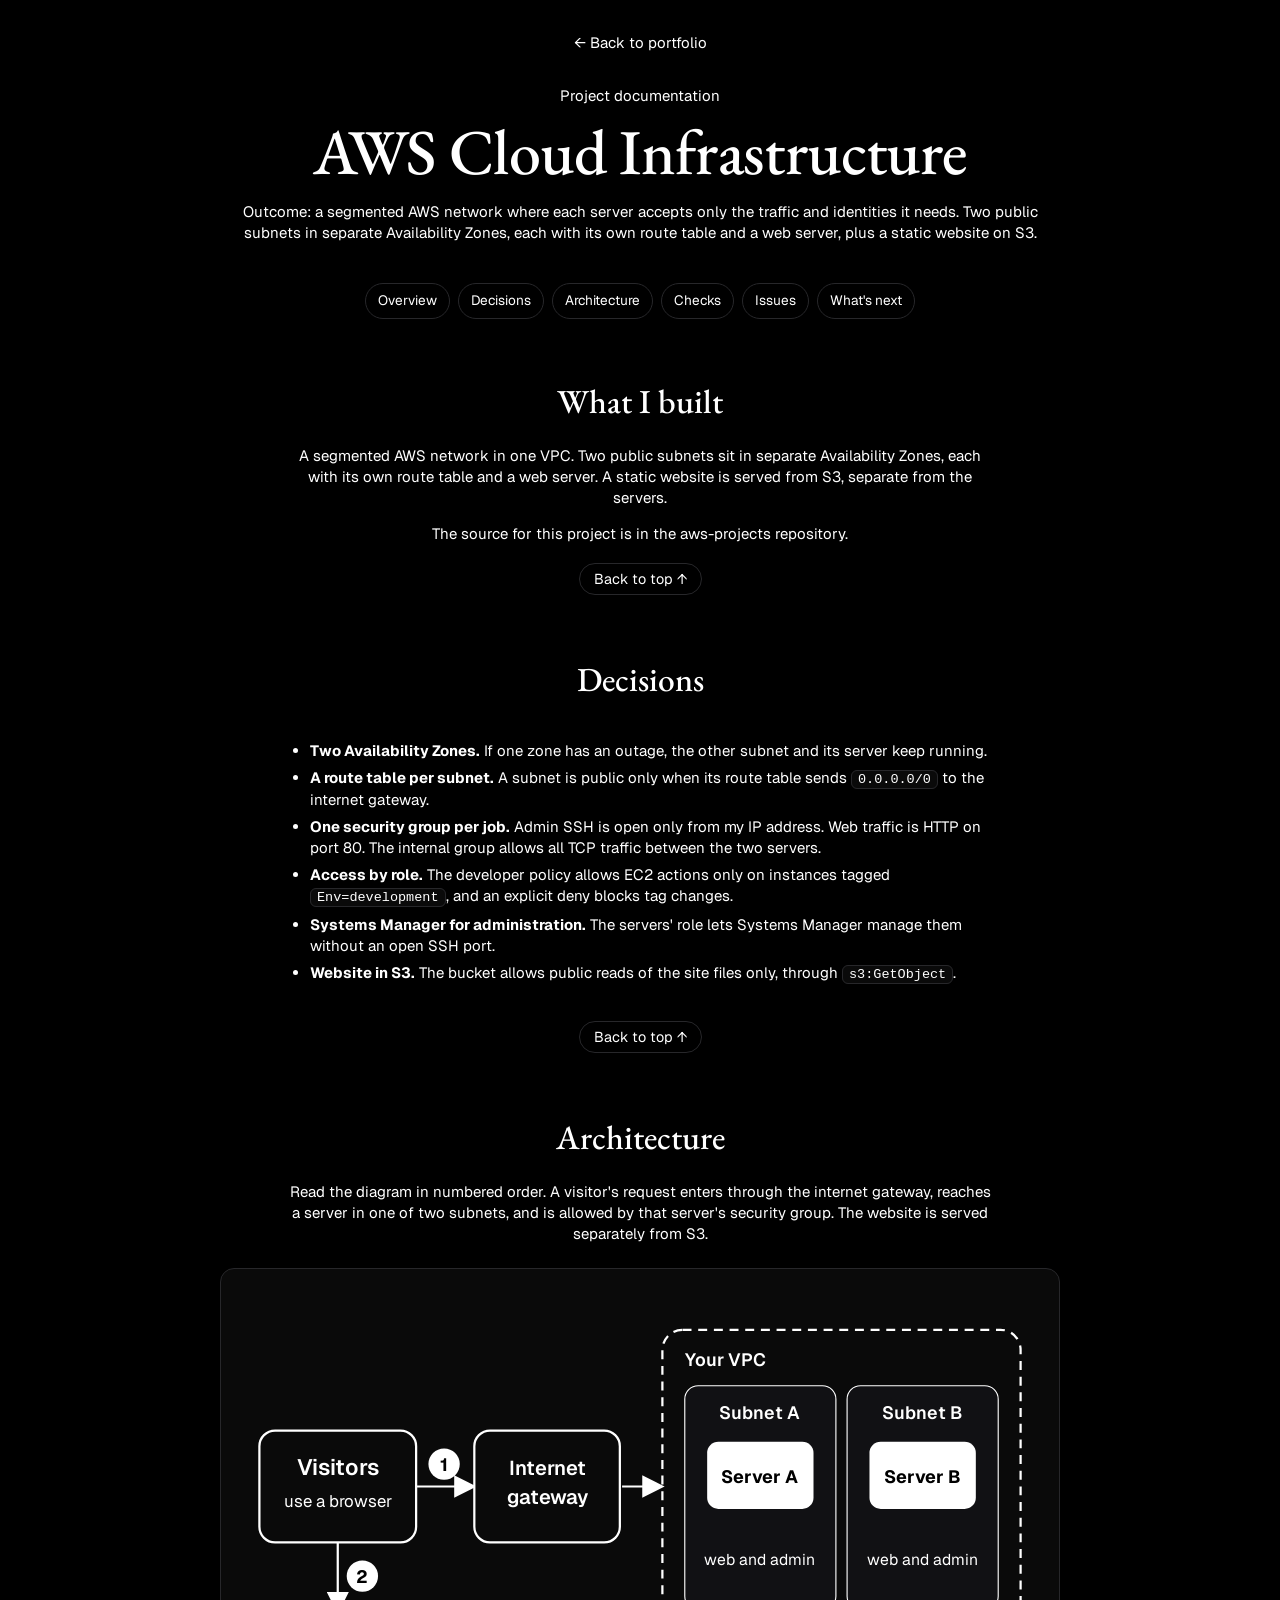
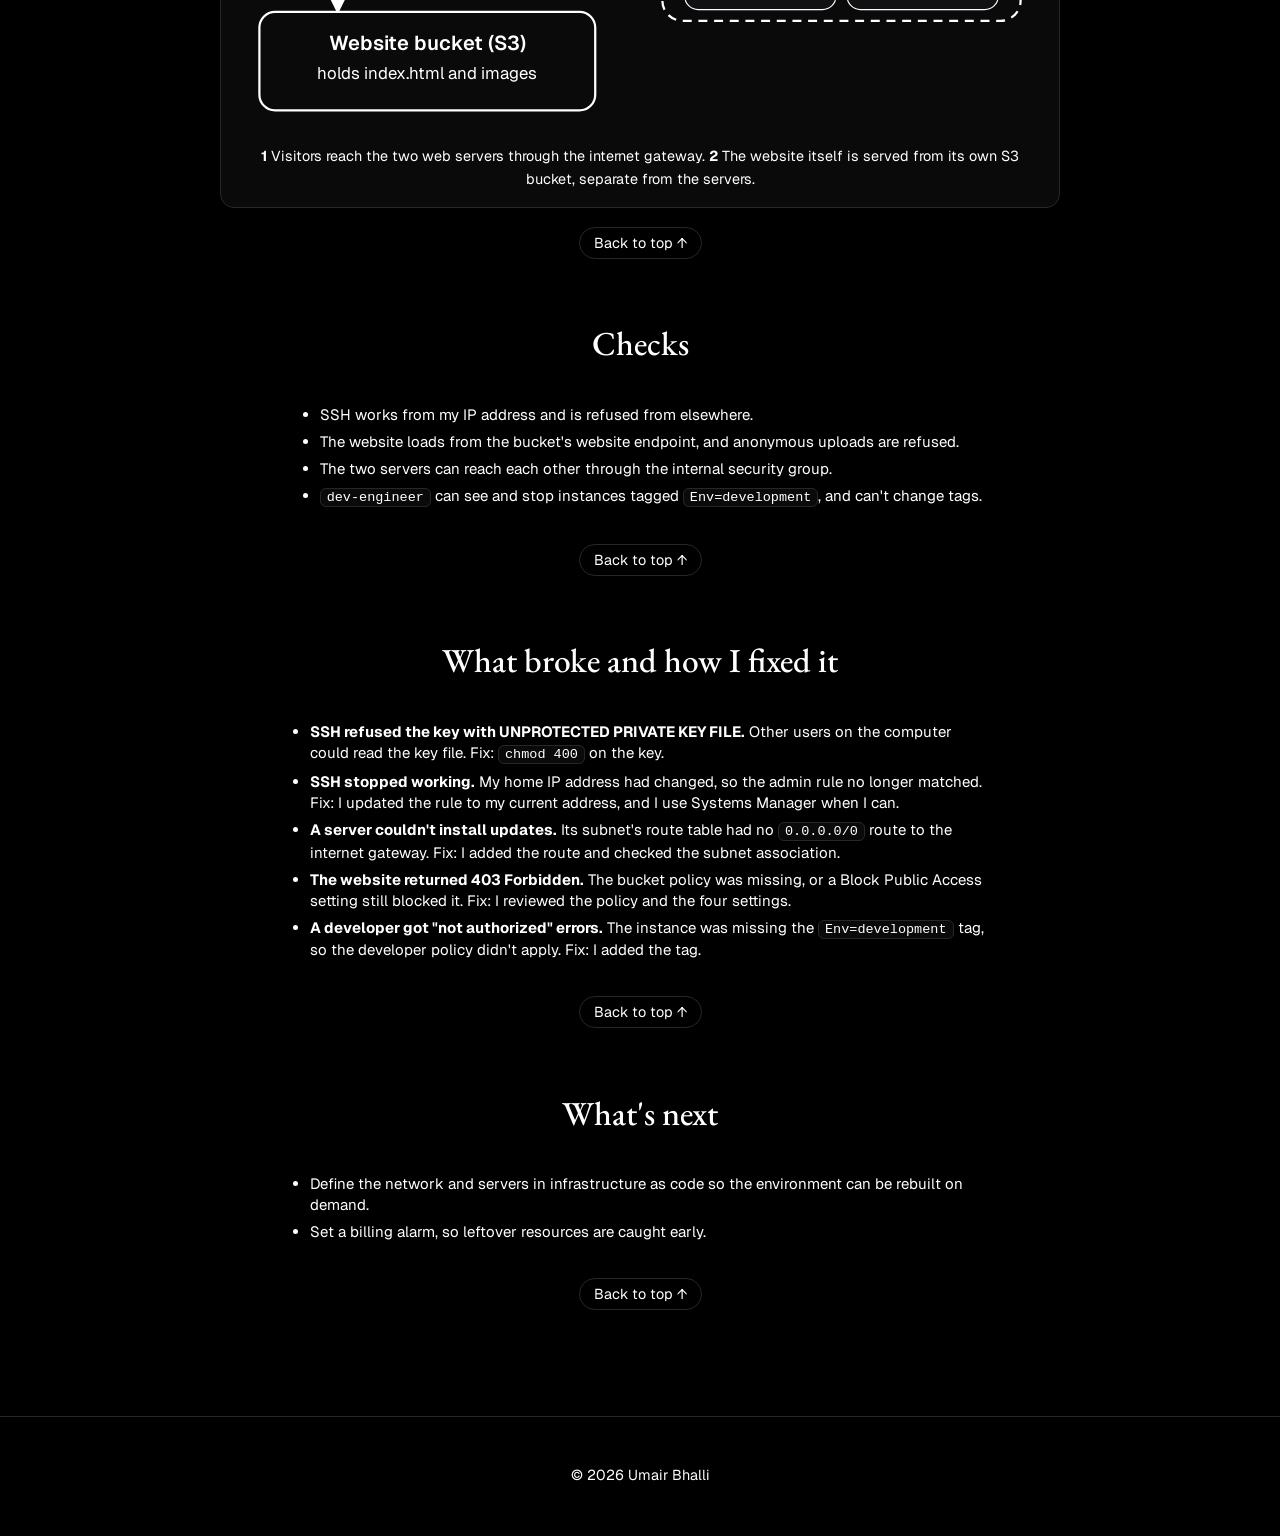
==== commit ceff4193: "Add AWS IAM project page; reorder AWS projects hardest to easiest; point Source links to reordered a" ====
--- a/aws-infrastructure.html
+++ b/aws-infrastructure.html
@@ -30,6 +30,7 @@
     <section id="overview">
       <h2>What I built</h2>
       <p>A segmented AWS network in one VPC. Two public subnets sit in separate Availability Zones, each with its own route table and a web server. A static website is served from S3, separate from the servers.</p>
+      <p>The source for this project is in the <a href="https://github.com/BUmair/aws-projects/tree/main/project-03-aws-cloud-infrastructure" target="_blank" rel="noopener">aws-projects repository</a>.</p>
       <p class="to-top"><a href="#top">Back to top ↑</a></p>
     </section>
     <section id="decisions">
--- a/style.css
+++ b/style.css
@@ -308,6 +308,15 @@
 /* Mobile spacing for the hero */
 .hero .links { margin-top: 32px; }
 .hero .eyebrow { margin-bottom: 4px; }
+.hero .avatar {
+  display: block;
+  width: 180px;
+  height: 180px;
+  margin: 0 auto 20px;
+  border-radius: 50%;
+  object-fit: cover;
+  border: 1px solid var(--line);
+}
 
 @media (max-width: 480px) {
   .hero { padding: 72px 20px 56px; }
@@ -473,3 +482,23 @@
 #experience .card ul { margin: 4px 0 0; }
 section > ul.cert-list li { white-space: nowrap; line-height: 1.3; }
 section > ul.cert-list li { height: 31px; display: flex; align-items: center; }
+
+/* Reading order on tablets and phones (desktop columns are unchanged) */
+@media (max-width: 960px) {
+  #projects .col:nth-child(1) > .card:nth-child(1) { order: 1; }  /* Clear Home */
+  #projects .col:nth-child(2) > .card:nth-child(1) { order: 2; }  /* Neon Tower Defense */
+  #projects .col:nth-child(3) > .card:nth-child(1) { order: 3; }  /* AWS Cloud Infrastructure */
+  #projects .col:nth-child(3) > .card:nth-child(2) { order: 4; }  /* AWS Serverless Automation */
+  #projects .col:nth-child(2) > .card:nth-child(2) { order: 5; }  /* Static Site */
+  #projects .col:nth-child(1) > .card:nth-child(2) { order: 6; }  /* Serverless REST API */
+}
+@media (max-width: 960px) {
+  #experience .pair-col { display: contents; }
+  #experience .pair-col:nth-of-type(1) > .card:nth-child(1) { order: 1; }  /* IT Support, 2025 */
+  #experience .pair-col:nth-of-type(2) > .card:nth-child(1) { order: 2; }  /* Specialty Supervisor, 2025-26 */
+  #experience .pair-col:nth-of-type(1) > .card:nth-child(2) { order: 3; }  /* Assistant, 2022-23 */
+  #experience .pair-col:nth-of-type(2) > .card:nth-child(2) { order: 4; }  /* Freelance, 2020-22 */
+}
+@media (max-width: 760px) {
+  #experience { display: flex; flex-direction: column; }
+}
